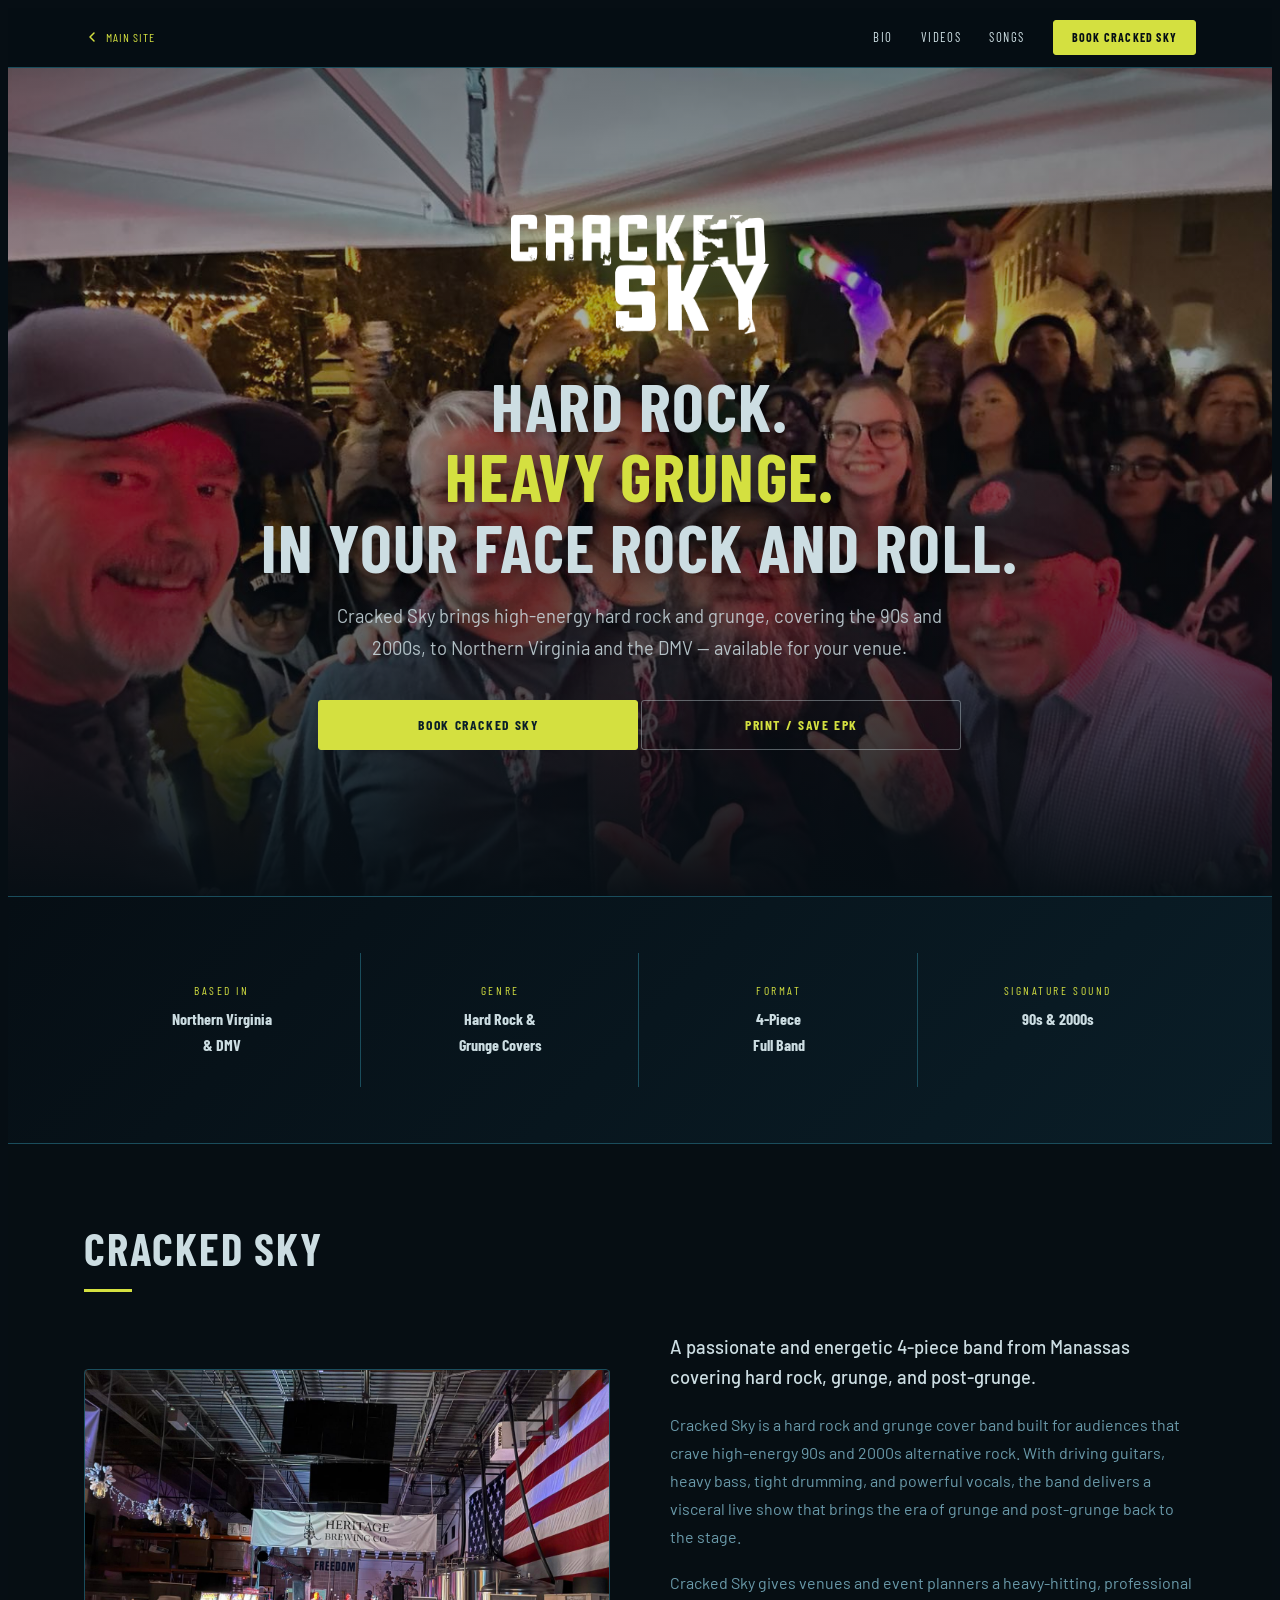
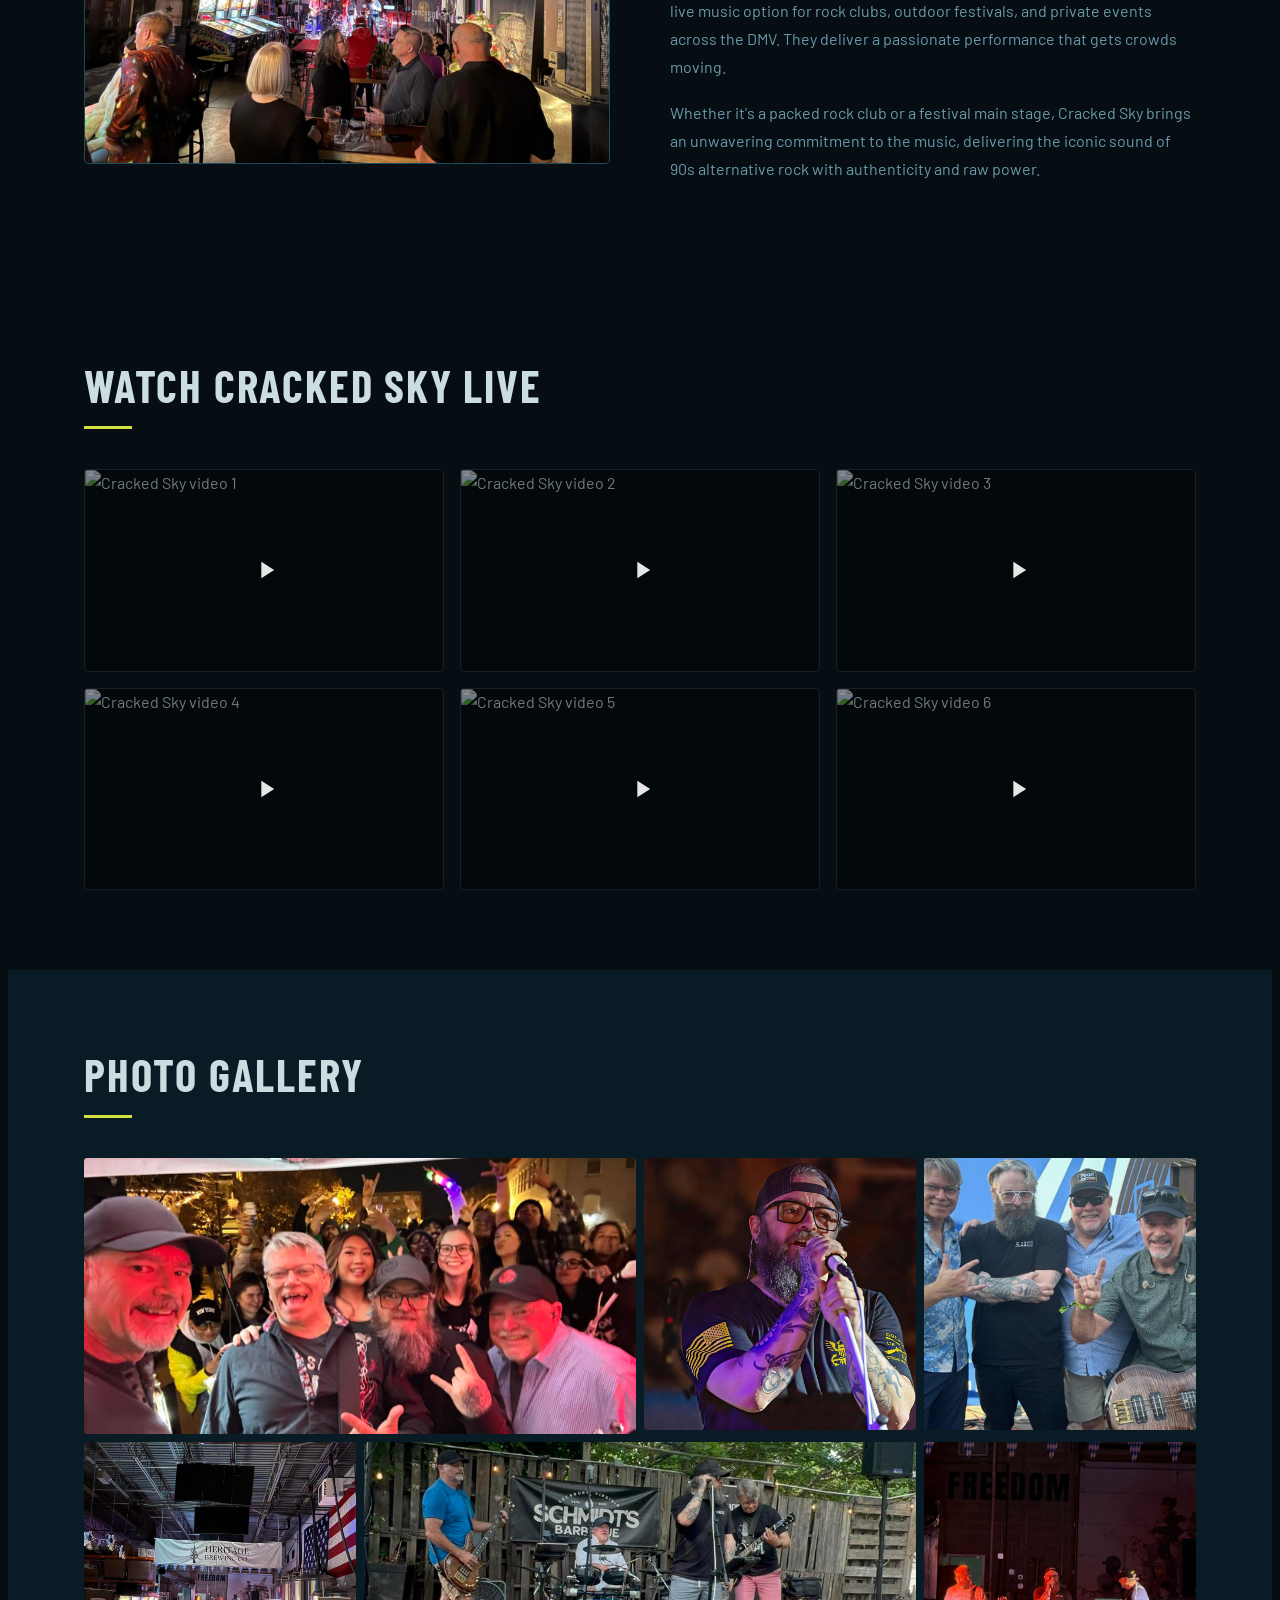
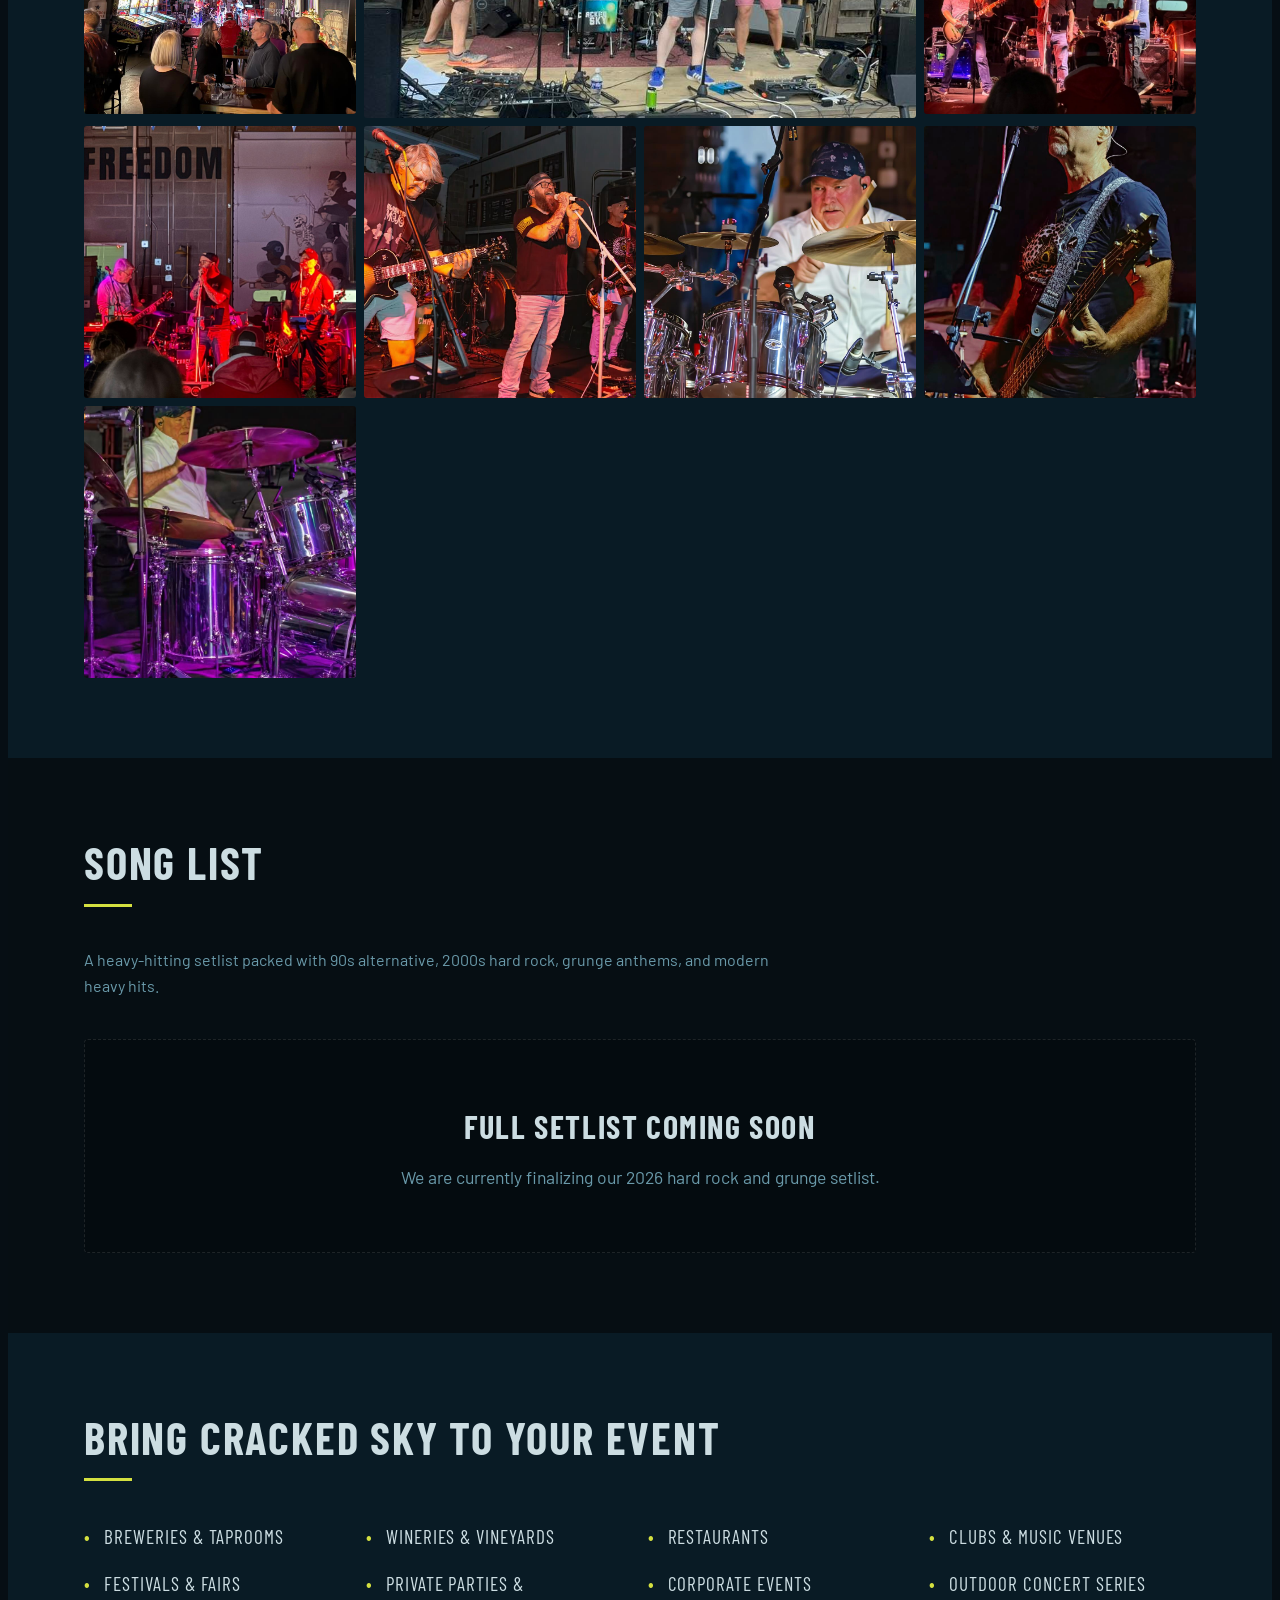
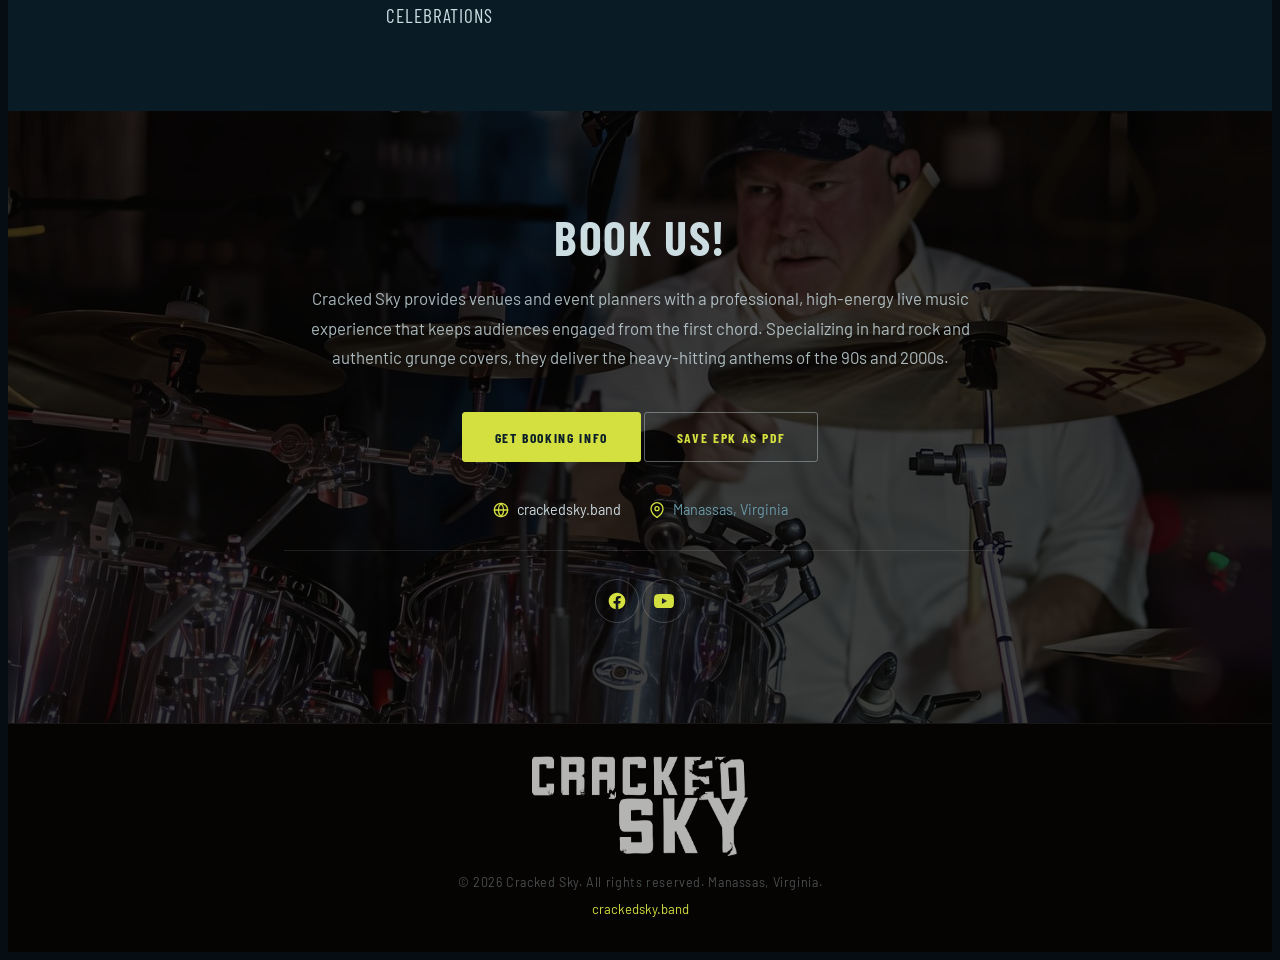
==== epk.html @ b01ff190 "content: fix duplicate photo gallery array and remove the 12th photo" ====
<!DOCTYPE html>
<html lang="en">
<head>
    <meta charset="UTF-8">
    <meta name="viewport" content="width=device-width, initial-scale=1.0">

    <script>
      window.dataLayer = window.dataLayer || [];
      function gtag(){dataLayer.push(arguments);}
      gtag('js', new Date());
      gtag('config', 'G-FGJPQJSWV5');
    </script>

    <title>Electronic Press Kit | Cracked Sky — Hard Rock & Grunge Band</title>
    <meta name="description" content="Official EPK for Cracked Sky. High-energy 4-piece hard rock and grunge band from Manassas, Virginia covering 90s and 2000s alternative, grunge, and post-grunge. Available for your venue across Northern Virginia and the DMV.">
    <meta name="robots" content="index, follow">
    <link rel="canonical" href="https://www.crackedsky.band/epk.html">

    <meta property="og:type" content="website">
    <meta property="og:url" content="https://www.crackedsky.band/epk.html">
    <meta property="og:title" content="Cracked Sky EPK — Book The DMV's Premier Grunge Cover Band">
    <meta property="og:description" content="Passionate, high-energy 4-piece hard rock and grunge band covering 90s and 2000s alternative. Live in the DMV.">
    <meta property="og:image" content="https://www.crackedsky.band/assets/img/CrackedSky001.jpg">

    <link rel="icon" type="image/x-icon" href="/favicon.ico">
    <link rel="icon" type="image/png" sizes="32x32" href="/favicon-32x32.png">
    <link rel="apple-touch-icon" sizes="180x180" href="/apple-touch-icon.png">

    <link rel="stylesheet" href="css/epk.css">

    <!-- Google Fonts -->
    <link rel="preconnect" href="https://fonts.googleapis.com">
    <link rel="preconnect" href="https://fonts.gstatic.com" crossorigin>
    <link href="https://fonts.googleapis.com/css2?family=Barlow+Condensed:wght@300;400;600;700;800;900&family=Barlow:wght@300;400;500&display=swap" rel="stylesheet">
</head>
<body class="epk-page">

<!-- ========== PRINT-ONLY HEADER ========== -->
<div class="epk-print-header print-only">
    <span class="epk-print-band">Cracked Sky — Electronic Press Kit</span>
    <div class="epk-print-contact">
        Booking: crackedskyband@gmail.com<br>
        crackedsky.band &nbsp;|&nbsp; Manassas, Virginia<br>
        Available for Live Bookings Across the DMV
    </div>
</div>

<!-- ========== NAV ========== -->
<nav class="epk-nav no-print" aria-label="EPK Navigation">
    <div class="epk-nav-inner">
        <a href="index.html" class="epk-nav-back" aria-label="Back to main site">
            <svg width="16" height="16" viewBox="0 0 16 16" fill="none" xmlns="http://www.w3.org/2000/svg">
                <path d="M10 12L6 8L10 4" stroke="currentColor" stroke-width="1.5" stroke-linecap="round" stroke-linejoin="round"/>
            </svg>
            MAIN SITE
        </a>
        <div class="epk-nav-links">
            <a href="#overview">BIO</a>
            <a href="#videos">VIDEOS</a>
            <a href="#songs">SONGS</a>
            <a href="#booking" class="epk-nav-cta">BOOK CRACKED SKY</a>
        </div>
        <button class="epk-hamburger" id="epk-hamburger" aria-label="Toggle menu" aria-expanded="false">
            <span class="epk-bar"></span>
            <span class="epk-bar"></span>
            <span class="epk-bar"></span>
        </button>
    </div>
</nav>

<!-- EPK Mobile Menu -->
<div class="epk-mobile-menu" id="epk-mobile-menu">
    <div class="epk-mobile-menu-links">
        <a href="#overview" class="epk-mobile-link">BIO</a>
        <a href="#videos" class="epk-mobile-link">VIDEOS</a>
        <a href="#songs" class="epk-mobile-link">SONGS</a>
        <a href="#booking" class="epk-mobile-link epk-mobile-cta">BOOK CRACKED SKY</a>
        <a href="index.html" class="epk-mobile-link epk-mobile-back">← MAIN SITE</a>
    </div>
</div>

<!-- ========== HERO ========== -->
<header class="epk-hero" id="hero">
    <div class="epk-hero-bg" role="presentation" aria-hidden="true"></div>
    <div class="epk-hero-overlay" aria-hidden="true"></div>
    <div class="epk-hero-content">
        <div class="epk-hero-logo">
            <img src="assets/img/cracked-sky-logo001.png" alt="Cracked Sky">
        </div>
        
        <h1 class="epk-hero-headline">
            Hard Rock.<br><em>Heavy Grunge.</em><br>In Your Face Rock and Roll.
        </h1>
        <p class="epk-hero-sub">
            Cracked Sky brings high-energy hard rock and grunge, covering the 90s and 2000s, to Northern Virginia and the DMV — available for your venue.
        </p>
        <div class="epk-hero-btns screen-only">
            <a href="#booking" class="epk-btn epk-btn-primary">
                Book Cracked Sky
            </a>
            <a href="#" class="epk-btn epk-btn-secondary" onclick="window.print(); return false;" aria-label="Print or save this EPK as PDF">
                Print / Save EPK
            </a>
        </div>
    </div>
</header>

<!-- ========== QUICK BOOKING SNAPSHOT ========== -->
<section class="epk-snapshot no-print" aria-label="Quick Booking Facts">
    <div class="epk-snapshot-grid epk-container">
        <div class="epk-snapshot-item avoid-break">
            <span class="epk-snapshot-label">Based In</span>
            <span class="epk-snapshot-value">Northern Virginia<br>&amp; DMV</span>
        </div>
        <div class="epk-snapshot-item avoid-break">
            <span class="epk-snapshot-label">Genre</span>
            <span class="epk-snapshot-value">Hard Rock &amp;<br>Grunge Covers</span>
        </div>
        <div class="epk-snapshot-item avoid-break">
            <span class="epk-snapshot-label">Format</span>
            <span class="epk-snapshot-value">4-Piece<br>Full Band</span>
        </div>
        <div class="epk-snapshot-item avoid-break">
            <span class="epk-snapshot-label">Signature Sound</span>
            <span class="epk-snapshot-value">90s &amp; 2000s</span>
        </div>
    </div>
</section>

<!-- ========== BAND OVERVIEW ========== -->
<section class="epk-section epk-section--dark" id="overview" aria-labelledby="overview-title">
    <div class="epk-container">
        <h2 class="epk-section-title" id="overview-title">Cracked Sky</h2>
        <div class="epk-divider"></div>
        <div class="epk-overview">
            <div class="epk-overview-img screen-only">
                <img src="assets/img/CrackedSky004.jpg" alt="Cracked Sky — full band photo" loading="lazy">
            </div>
            <div class="epk-overview-text">
                <p class="epk-lead">A passionate and energetic 4-piece band from Manassas covering hard rock, grunge, and post-grunge.</p>
                <p>Cracked Sky is a hard rock and grunge cover band built for audiences that crave high-energy 90s and 2000s alternative rock. With driving guitars, heavy bass, tight drumming, and powerful vocals, the band delivers a visceral live show that brings the era of grunge and post-grunge back to the stage.</p>
                <p>Cracked Sky gives venues and event planners a heavy-hitting, professional live music option for rock clubs, outdoor festivals, and private events across the DMV. They deliver a passionate performance that gets crowds moving.</p>
                <p>Whether it's a packed rock club or a festival main stage, Cracked Sky brings an unwavering commitment to the music, delivering the iconic sound of 90s alternative rock with authenticity and raw power.</p>
                
            </div>
        </div>
    </div>
</section>



<!-- ========== VIDEOS ========== -->
<section class="epk-section epk-section--dark" id="videos" aria-labelledby="videos-title">
    <div class="epk-container">
        <h2 class="epk-section-title" id="videos-title">Watch Cracked Sky Live</h2>
        <div class="epk-divider"></div>

        <!-- Video Grid -->
        <div class="epk-video-grid" id="epk-vid-grid" role="list" aria-label="Video thumbnails">
            <div class="epk-vid-thumb" data-video="U5FOWzkbjng" role="listitem" tabindex="0" aria-label="Video 1">
                <img src="https://img.youtube.com/vi/U5FOWzkbjng/hqdefault.jpg" alt="Cracked Sky video 1" loading="lazy">
                <div class="epk-vid-thumb-overlay" aria-hidden="true"><svg viewBox="0 0 24 24" fill="currentColor"><path d="M8 5v14l11-7z"/></svg></div>
            </div>
            <div class="epk-vid-thumb" data-video="dg0i3FQ6NLk" role="listitem" tabindex="0" aria-label="Video 2">
                <img src="https://img.youtube.com/vi/dg0i3FQ6NLk/hqdefault.jpg" alt="Cracked Sky video 2" loading="lazy">
                <div class="epk-vid-thumb-overlay" aria-hidden="true"><svg viewBox="0 0 24 24" fill="currentColor"><path d="M8 5v14l11-7z"/></svg></div>
            </div>
            <div class="epk-vid-thumb" data-video="QHU86OlK_J8" role="listitem" tabindex="0" aria-label="Video 3">
                <img src="https://img.youtube.com/vi/QHU86OlK_J8/hqdefault.jpg" alt="Cracked Sky video 3" loading="lazy">
                <div class="epk-vid-thumb-overlay" aria-hidden="true"><svg viewBox="0 0 24 24" fill="currentColor"><path d="M8 5v14l11-7z"/></svg></div>
            </div>
            <div class="epk-vid-thumb" data-video="7D-OY7v_jPg" role="listitem" tabindex="0" aria-label="Video 4">
                <img src="https://img.youtube.com/vi/7D-OY7v_jPg/hqdefault.jpg" alt="Cracked Sky video 4" loading="lazy">
                <div class="epk-vid-thumb-overlay" aria-hidden="true"><svg viewBox="0 0 24 24" fill="currentColor"><path d="M8 5v14l11-7z"/></svg></div>
            </div>
            <div class="epk-vid-thumb" data-video="xjAsiVeGWRo" role="listitem" tabindex="0" aria-label="Video 5">
                <img src="https://img.youtube.com/vi/xjAsiVeGWRo/hqdefault.jpg" alt="Cracked Sky video 5" loading="lazy">
                <div class="epk-vid-thumb-overlay" aria-hidden="true"><svg viewBox="0 0 24 24" fill="currentColor"><path d="M8 5v14l11-7z"/></svg></div>
            </div>
            <div class="epk-vid-thumb" data-video="h7qnDoqrkF8" role="listitem" tabindex="0" aria-label="Video 6">
                <img src="https://img.youtube.com/vi/h7qnDoqrkF8/hqdefault.jpg" alt="Cracked Sky video 6" loading="lazy">
                <div class="epk-vid-thumb-overlay" aria-hidden="true"><svg viewBox="0 0 24 24" fill="currentColor"><path d="M8 5v14l11-7z"/></svg></div>
            </div>
        </div>
    </div>
</section>

<!-- BOOKING FORM MODAL -->
<div class="epk-modal" id="epk-booking-modal" role="dialog" aria-modal="true" aria-labelledby="epk-modal-title">
    <div class="epk-modal-inner">
        <button class="epk-modal-close" id="epk-modal-close" aria-label="Close">&times;</button>
        <h2 class="epk-modal-title" id="epk-modal-title">Book Cracked Sky</h2>
        <p class="epk-modal-sub">Fill out the form below and we'll get back to you shortly.</p>

        <form class="epk-booking-form" id="epk-booking-form"
              action="https://formspree.io/f/mpqeavpy"
              method="POST">

            <!-- Honeypot anti-spam field — hidden from humans -->
            <input type="text" name="_gotcha" style="display:none" tabindex="-1" autocomplete="off">
            <input type="hidden" name="_subject" value="Cracked Sky Booking Inquiry">

            <div class="epk-form-row epk-form-row--2">
                <div class="epk-form-group">
                    <label for="epk-f-name">Your Name *</label>
                    <input type="text" id="epk-f-name" name="name" required placeholder="Jane Smith">
                </div>
                <div class="epk-form-group">
                    <label for="epk-f-org">Venue / Organization *</label>
                    <input type="text" id="epk-f-org" name="venue" required placeholder="The Rusty Nail Brewery">
                </div>
            </div>

            <div class="epk-form-row epk-form-row--2">
                <div class="epk-form-group">
                    <label for="epk-f-type">Event Type</label>
                    <select id="epk-f-type" name="event_type">
                        <option value="">Select one…</option>
                        <option>Brewery / Taproom</option>
                        <option>Winery</option>
                        <option>Restaurant</option>
                        <option>Club / Music Venue</option>
                        <option>Festival / Outdoor Stage</option>
                        <option>Private Party</option>
                        <option>Corporate Event</option>
                        <option>Community Event</option>
                        <option>Other</option>
                    </select>
                </div>
                
            </div>

            <div class="epk-form-row epk-form-row--2">
                <div class="epk-form-group">
                    <label for="epk-f-date">Event Date</label>
                    <input type="date" id="epk-f-date" name="event_date">
                </div>
                <div class="epk-form-group">
                    <label for="epk-f-email">Your Email *</label>
                    <input type="email" id="epk-f-email" name="email" required placeholder="you@example.com">
                </div>
            </div>

            <div class="epk-form-group">
                <label for="epk-f-message">Additional Details</label>
                <textarea id="epk-f-message" name="message" rows="4" placeholder="Expected attendance, location, load-in time, budget range, etc."></textarea>
            </div>

            <button type="submit" class="epk-btn epk-btn-primary epk-form-submit">Send Booking Inquiry</button>
        </form>

        <div class="epk-form-success" id="epk-form-success">
            <svg width="48" height="48" viewBox="0 0 24 24" fill="none" stroke="currentColor" stroke-width="1.5" stroke-linecap="round" stroke-linejoin="round"><circle cx="12" cy="12" r="10"/><polyline points="9 12 11 14 15 10"/></svg>
            <h3>Message Sent!</h3>
            <p>Thanks for reaching out. We'll be in touch soon.</p>
        </div>
    </div>
</div>

<!-- PHOTO LIGHTBOX -->
<div class="epk-photo-lightbox" id="epk-photo-lightbox" role="dialog" aria-modal="true" aria-label="Photo viewer">
    <button class="epk-plb-close" id="epk-plb-close" aria-label="Close photo">&times;</button>
    <button class="epk-plb-arrow epk-plb-prev" id="epk-plb-prev" aria-label="Previous photo">&#8249;</button>
    <button class="epk-plb-arrow epk-plb-next" id="epk-plb-next" aria-label="Next photo">&#8250;</button>
    <div class="epk-plb-track" id="epk-plb-track">
        <div class="epk-plb-slide"><img id="epk-plb-img" src="" alt=""></div>
    </div>
    <div class="epk-plb-counter" id="epk-plb-counter"></div>
</div>

<!-- VIDEO LIGHTBOX -->
<div class="epk-lightbox" id="epk-lightbox" role="dialog" aria-modal="true" aria-label="Video player">
    <button class="epk-lb-nav epk-lb-prev" id="epk-lb-prev" aria-label="Previous video">&#10094;</button>
    <button class="epk-lb-nav epk-lb-next" id="epk-lb-next" aria-label="Next video">&#10095;</button>
    <div class="epk-lightbox-inner">
        <button class="epk-lightbox-close" id="epk-lb-close" aria-label="Close video">&times;</button>
        <iframe id="epk-lb-iframe" src="about:blank" frameborder="0"
            allow="accelerometer; autoplay; clipboard-write; encrypted-media; gyroscope; picture-in-picture; web-share"
            referrerpolicy="strict-origin-when-cross-origin" allowfullscreen
            title="Cracked Sky video">
        </iframe>
    </div>
</div>

<!-- ========== PHOTOS ========== -->
<section class="epk-section epk-section--alt epk-section--photos screen-only" id="photos" aria-labelledby="photos-title">
    <div class="epk-container">
        <h2 class="epk-section-title" id="photos-title">Photo Gallery</h2>
        <div class="epk-divider"></div>
        <div class="epk-photo-grid" id="epk-photo-grid">
            <div class="epk-photo-item" data-index="0" tabindex="0" role="button" aria-label="View photo 1"><img src="assets/img/CrackedSky001.jpg" alt="Cracked Sky performing live" loading="lazy"><div class="epk-photo-item-overlay"></div></div>
            <div class="epk-photo-item" data-index="1" tabindex="0" role="button" aria-label="View photo 2"><img src="assets/img/CrackedSky002.jpg" alt="Cracked Sky live show" loading="lazy"><div class="epk-photo-item-overlay"></div></div>
            <div class="epk-photo-item" data-index="2" tabindex="0" role="button" aria-label="View photo 3"><img src="assets/img/CrackedSky003.jpg" alt="Cracked Sky on stage" loading="lazy"><div class="epk-photo-item-overlay"></div></div>
            <div class="epk-photo-item" data-index="3" tabindex="0" role="button" aria-label="View photo 4"><img src="assets/img/CrackedSky004.jpg" alt="Cracked Sky performance" loading="lazy"><div class="epk-photo-item-overlay"></div></div>
            <div class="epk-photo-item" data-index="4" tabindex="0" role="button" aria-label="View photo 5"><img src="assets/img/CrackedSky005.jpg" alt="Cracked Sky band photo" loading="lazy"><div class="epk-photo-item-overlay"></div></div>
            <div class="epk-photo-item" data-index="5" tabindex="0" role="button" aria-label="View photo 6"><img src="assets/img/CrackedSky006.jpg" alt="Cracked Sky live" loading="lazy"><div class="epk-photo-item-overlay"></div></div>
            <div class="epk-photo-item" data-index="6" tabindex="0" role="button" aria-label="View photo 7"><img src="assets/img/CrackedSky007.jpg" alt="Cracked Sky at venue" loading="lazy"><div class="epk-photo-item-overlay"></div></div>
            <div class="epk-photo-item" data-index="7" tabindex="0" role="button" aria-label="View photo 8"><img src="assets/img/CrackedSky008.jpg" alt="Cracked Sky crowd shot" loading="lazy"><div class="epk-photo-item-overlay"></div></div>
            <div class="epk-photo-item" data-index="8" tabindex="0" role="button" aria-label="View photo 9"><img src="assets/img/CrackedSky009.jpg" alt="Cracked Sky stage" loading="lazy"><div class="epk-photo-item-overlay"></div></div>
            <div class="epk-photo-item" data-index="9" tabindex="0" role="button" aria-label="View photo 10"><img src="assets/img/CrackedSky010.jpg" alt="Cracked Sky live performance" loading="lazy"><div class="epk-photo-item-overlay"></div></div>
            <div class="epk-photo-item" data-index="10" tabindex="0" role="button" aria-label="View photo 11"><img src="assets/img/CrackedSky011.jpg" alt="Cracked Sky show" loading="lazy"><div class="epk-photo-item-overlay"></div></div>
        </div>
    </div>
</section>

<!-- ========== SONG LIST ========== -->
<section class="epk-section epk-section--dark" id="songs" aria-labelledby="songs-title">
    <div class="epk-container">
        <h2 class="epk-section-title" id="songs-title">Song List</h2>
        <div class="epk-divider"></div>
        <p class="epk-songs-intro">
            A heavy-hitting setlist packed with 90s alternative, 2000s hard rock, grunge anthems, and modern heavy hits.
        </p>
        <div class="epk-songs-placeholder" style="text-align: center; padding: 60px 20px; background: rgba(0,0,0,0.2); border-radius: 4px; margin-top: 30px; border: 1px dashed rgba(255,255,255,0.1);">
            <h3 style="font-family: var(--font-head); font-size: 2rem; color: var(--epk-text); text-transform: uppercase; letter-spacing: 0.05em; margin-bottom: 10px;">Full Setlist Coming Soon</h3>
            <p style="color: var(--epk-muted); font-size: 1.1rem;">We are currently finalizing our 2026 hard rock and grunge setlist.</p>
        </div>
    </div>
</section>

<!-- ========== IDEAL FOR ========== -->
<section class="epk-section epk-section--alt" id="ideal" aria-labelledby="ideal-title">
    <div class="epk-container">
        
        <h2 class="epk-section-title" id="ideal-title">Bring Cracked Sky to Your Event</h2>
        <div class="epk-divider"></div>
        <ul class="epk-ideal-list avoid-break" style="list-style: none; padding: 0; margin: 20px 0 0 0; display: grid; grid-template-columns: repeat(auto-fit, minmax(250px, 1fr)); gap: 15px;">
            <li style="position: relative; padding-left: 20px; font-family: var(--font-head); font-size: 1.2rem; letter-spacing: 0.05em; color: var(--epk-text); text-transform: uppercase;">
                <span style="position: absolute; left: 0; color: var(--epk-accent);">&bull;</span> Breweries &amp; Taprooms
            </li>
            <li style="position: relative; padding-left: 20px; font-family: var(--font-head); font-size: 1.2rem; letter-spacing: 0.05em; color: var(--epk-text); text-transform: uppercase;">
                <span style="position: absolute; left: 0; color: var(--epk-accent);">&bull;</span> Wineries &amp; Vineyards
            </li>
            <li style="position: relative; padding-left: 20px; font-family: var(--font-head); font-size: 1.2rem; letter-spacing: 0.05em; color: var(--epk-text); text-transform: uppercase;">
                <span style="position: absolute; left: 0; color: var(--epk-accent);">&bull;</span> Restaurants
            </li>
            <li style="position: relative; padding-left: 20px; font-family: var(--font-head); font-size: 1.2rem; letter-spacing: 0.05em; color: var(--epk-text); text-transform: uppercase;">
                <span style="position: absolute; left: 0; color: var(--epk-accent);">&bull;</span> Clubs &amp; Music Venues
            </li>
            <li style="position: relative; padding-left: 20px; font-family: var(--font-head); font-size: 1.2rem; letter-spacing: 0.05em; color: var(--epk-text); text-transform: uppercase;">
                <span style="position: absolute; left: 0; color: var(--epk-accent);">&bull;</span> Festivals &amp; Fairs
            </li>
            <li style="position: relative; padding-left: 20px; font-family: var(--font-head); font-size: 1.2rem; letter-spacing: 0.05em; color: var(--epk-text); text-transform: uppercase;">
                <span style="position: absolute; left: 0; color: var(--epk-accent);">&bull;</span> Private Parties &amp; Celebrations
            </li>
            <li style="position: relative; padding-left: 20px; font-family: var(--font-head); font-size: 1.2rem; letter-spacing: 0.05em; color: var(--epk-text); text-transform: uppercase;">
                <span style="position: absolute; left: 0; color: var(--epk-accent);">&bull;</span> Corporate Events
            </li>
            <li style="position: relative; padding-left: 20px; font-family: var(--font-head); font-size: 1.2rem; letter-spacing: 0.05em; color: var(--epk-text); text-transform: uppercase;">
                <span style="position: absolute; left: 0; color: var(--epk-accent);">&bull;</span> Outdoor Concert Series
            </li>
        </ul>
    </div>
</section>

<!-- ========== BOOKING CTA ========== -->
<section class="epk-cta-section" id="booking" aria-labelledby="booking-title">
    <div class="epk-cta-bg" aria-hidden="true"></div>
    <div class="epk-cta-content">
        <h2 class="epk-cta-headline" id="booking-title">
            Book Us!
        </h2>
        <p class="epk-cta-body">
            Cracked Sky provides venues and event planners with a professional, high-energy live music experience that keeps audiences engaged from the first chord. Specializing in hard rock and authentic grunge covers, they deliver the heavy-hitting anthems of the 90s and 2000s.
        </p>
        <div class="epk-cta-btns screen-only">
            <a href="#" class="epk-btn epk-btn-primary" id="epk-booking-open">
                Get Booking Info
            </a>
            <a href="#" class="epk-btn epk-btn-secondary" onclick="window.print(); return false;">
                Save EPK as PDF
            </a>
        </div>
        <div class="epk-cta-contact">
            <div class="epk-cta-contact-item">
                <svg width="16" height="16" viewBox="0 0 24 24" fill="none" stroke="currentColor" stroke-width="2" stroke-linecap="round" stroke-linejoin="round"><circle cx="12" cy="12" r="10"/><path d="M2 12h20M12 2a15.3 15.3 0 014 10 15.3 15.3 0 01-4 10 15.3 15.3 0 01-4-10 15.3 15.3 0 014-10z"/></svg>
                <a href="https://www.crackedsky.band" target="_blank" rel="noopener noreferrer">crackedsky.band</a>
            </div>
            <div class="epk-cta-contact-item">
                <svg width="16" height="16" viewBox="0 0 24 24" fill="none" stroke="currentColor" stroke-width="2" stroke-linecap="round" stroke-linejoin="round"><path d="M21 10c0 7-9 13-9 13s-9-6-9-13a9 9 0 0118 0z"/><circle cx="12" cy="10" r="3"/></svg>
                <span>Manassas, Virginia</span>
            </div>
        </div>
        <div class="epk-cta-socials screen-only">
            <a href="https://www.facebook.com/CrackedSkyRockBand" target="_blank" rel="noopener noreferrer" class="epk-social-link" aria-label="Cracked Sky on Facebook">
                <svg width="20" height="20" viewBox="0 0 24 24" fill="currentColor"><path d="M22 12c0-5.523-4.477-10-10-10S2 6.477 2 12c0 4.991 3.657 9.128 8.438 9.878v-6.987h-2.54V12h2.54V9.797c0-2.506 1.492-3.89 3.777-3.89 1.094 0 2.238.195 2.238.195v2.46h-1.26c-1.243 0-1.63.771-1.63 1.562V12h2.773l-.443 2.89h-2.33v6.988C18.343 21.128 22 16.991 22 12z"/></svg>
            </a>
            <a href="https://www.youtube.com/@crackedskyband" target="_blank" rel="noopener noreferrer" class="epk-social-link" aria-label="Cracked Sky on YouTube">
                <svg width="20" height="20" viewBox="0 0 24 24" fill="currentColor"><path d="M23.498 6.186a3.016 3.016 0 0 0-2.122-2.136C19.505 3.545 12 3.545 12 3.545s-7.505 0-9.377.505A3.017 3.017 0 0 0 .502 6.186C0 8.07 0 12 0 12s0 3.93.502 5.814a3.016 3.016 0 0 0 2.122 2.136c1.871.505 9.376.505 9.376.505s7.505 0 9.377-.505a3.015 3.015 0 0 0 2.122-2.136C24 15.93 24 12 24 12s0-3.93-.502-5.814zM9.545 15.568V8.432L15.818 12l-6.273 3.568z"/></svg>
            </a>
        </div>
    </div>
</section>

<!-- ========== FOOTER ========== -->
<footer class="epk-footer" aria-label="EPK Footer">
    <div class="epk-container">
        <img src="assets/img/cracked-sky-logo001.png" alt="Cracked Sky" class="epk-footer-logo">
        <p class="epk-footer-copy">&copy; 2026 Cracked Sky. All rights reserved. Manassas, Virginia.</p>
        <a href="https://www.crackedsky.band" class="epk-footer-url">crackedsky.band</a>
    </div>
</footer>

<script>
(function() {
    // ---- Video Grid Lightbox Navigation ----
    const thumbs = Array.from(document.querySelectorAll('.epk-vid-thumb'));
    const lightbox = document.getElementById('epk-lightbox');
    const lbIframe = document.getElementById('epk-lb-iframe');
    const lbClose = document.getElementById('epk-lb-close');
    const lbPrev = document.getElementById('epk-lb-prev');
    const lbNext = document.getElementById('epk-lb-next');

    let currentVideoIndex = 0;

    function openVideoLightbox(index) {
        currentVideoIndex = index;
        const vid = thumbs[index].dataset.video;
        lbIframe.src = 'https://www.youtube.com/embed/' + vid + '?autoplay=1&rel=0';
        lightbox.classList.add('active');
        document.body.style.overflow = 'hidden';
        lbClose.focus();
    }

    thumbs.forEach(function(thumb, index) {
        thumb.addEventListener('click', function() {
            openVideoLightbox(index);
        });

        thumb.addEventListener('keydown', function(e) {
            if (e.key === 'Enter' || e.key === ' ') {
                e.preventDefault();
                openVideoLightbox(index);
            }
        });
    });

    lbPrev.addEventListener('click', function() {
        if (currentVideoIndex > 0) {
            openVideoLightbox(currentVideoIndex - 1);
        } else {
            openVideoLightbox(thumbs.length - 1); // loop
        }
    });

    lbNext.addEventListener('click', function() {
        if (currentVideoIndex < thumbs.length - 1) {
            openVideoLightbox(currentVideoIndex + 1);
        } else {
            openVideoLightbox(0); // loop
        }
    });

    // Close lightbox
    function closeLightbox() {
        lightbox.classList.remove('active');
        lbIframe.src = 'about:blank';
        document.body.style.overflow = '';
        featured.focus();
    }

    lbClose.addEventListener('click', closeLightbox);
    lightbox.addEventListener('click', function(e) {
        if (e.target === lightbox) closeLightbox();
    });
    document.addEventListener('keydown', function(e) {
        if (e.key === 'Escape' && lightbox.classList.contains('active')) closeLightbox();
    });
})();

// ---- EPK HAMBURGER ----
(function() {
    var btn   = document.getElementById('epk-hamburger');
    var menu  = document.getElementById('epk-mobile-menu');
    var links = menu.querySelectorAll('.epk-mobile-link');

    function openMenu() {
        btn.classList.add('active');
        menu.classList.add('active');
        document.body.style.overflow = 'hidden';
        btn.setAttribute('aria-expanded', 'true');
    }

    function closeMenu() {
        btn.classList.remove('active');
        menu.classList.remove('active');
        document.body.style.overflow = '';
        btn.setAttribute('aria-expanded', 'false');
    }

    btn.addEventListener('click', function() {
        menu.classList.contains('active') ? closeMenu() : openMenu();
    });

    links.forEach(function(link) {
        link.addEventListener('click', closeMenu);
    });

    document.addEventListener('keydown', function(e) {
        if (e.key === 'Escape' && menu.classList.contains('active')) closeMenu();
    });
})();

// ---- BOOKING MODAL ----
(function() {
    var modal     = document.getElementById('epk-booking-modal');
    var openBtn   = document.getElementById('epk-booking-open');
    var closeBtn  = document.getElementById('epk-modal-close');
    var form      = document.getElementById('epk-booking-form');
    var success   = document.getElementById('epk-form-success');

    function openModal(e) {
        e.preventDefault();
        modal.classList.add('active');
        document.body.style.overflow = 'hidden';
    }

    function closeModal() {
        modal.classList.remove('active');
        document.body.style.overflow = '';
    }

    if (openBtn)  openBtn.addEventListener('click', openModal);
    if (closeBtn) closeBtn.addEventListener('click', closeModal);

    modal.addEventListener('click', function(e) {
        if (e.target === modal) closeModal();
    });

    document.addEventListener('keydown', function(e) {
        if (e.key === 'Escape' && modal.classList.contains('active')) closeModal();
    });

    // Formspree AJAX submission
    if (form) {
        form.addEventListener('submit', function(e) {
            e.preventDefault();
            var data = new FormData(form);
            fetch(form.action, {
                method: 'POST',
                body: data,
                headers: { 'Accept': 'application/json' }
            })
            .then(function(res) {
                if (res.ok) {
                    form.style.display = 'none';
                    success.style.display = 'block';
                } else {
                    alert('Something went wrong. Please try again.');
                }
            })
            .catch(function() {
                alert('Something went wrong. Please try again.');
            });
        });
    }
})();

// ---- PHOTO LIGHTBOX ----
(function() {
    var photos = [
        { src: 'assets/img/CrackedSky001.jpg', alt: 'Cracked Sky performing live' },
        { src: 'assets/img/CrackedSky002.jpg', alt: 'Cracked Sky live show' },
        { src: 'assets/img/CrackedSky003.jpg', alt: 'Cracked Sky on stage' },
        { src: 'assets/img/CrackedSky004.jpg', alt: 'Cracked Sky performance' },
        { src: 'assets/img/CrackedSky005.jpg', alt: 'Cracked Sky band photo' },
        { src: 'assets/img/CrackedSky006.jpg', alt: 'Cracked Sky live' },
        { src: 'assets/img/CrackedSky007.jpg', alt: 'Cracked Sky at venue' },
        { src: 'assets/img/CrackedSky008.jpg', alt: 'Cracked Sky crowd shot' },
        { src: 'assets/img/CrackedSky009.jpg', alt: 'Cracked Sky stage' },
        { src: 'assets/img/CrackedSky010.jpg', alt: 'Cracked Sky live performance' },
        { src: 'assets/img/CrackedSky011.jpg', alt: 'Cracked Sky show' },
        { src: 'assets/img/CrackedSky012.jpg', alt: 'Cracked Sky band' }
    ];

    var lb        = document.getElementById('epk-photo-lightbox');
    var lbImg     = document.getElementById('epk-plb-img');
    var lbSlide   = lb.querySelector('.epk-plb-slide');
    var lbClose   = document.getElementById('epk-plb-close');
    var lbPrev    = document.getElementById('epk-plb-prev');
    var lbNext    = document.getElementById('epk-plb-next');
    var lbCounter = document.getElementById('epk-plb-counter');
    var current   = 0;

    function show(idx) {
        current = (idx + photos.length) % photos.length;
        lbImg.src = photos[current].src;
        lbImg.alt = photos[current].alt;
        lbCounter.textContent = (current + 1) + ' / ' + photos.length;
        lbSlide.style.transform = '';
        lbSlide.style.opacity = '1';
    }

    function open(idx) {
        show(idx);
        lb.classList.add('active');
        document.body.style.overflow = 'hidden';
    }

    function close() {
        lb.classList.remove('active');
        document.body.style.overflow = '';
        lbImg.src = '';
    }

    function prev() { show(current - 1); }
    function next() { show(current + 1); }

    // Grid click
    document.querySelectorAll('.epk-photo-item[data-index]').forEach(function(item) {
        item.addEventListener('click', function() { open(parseInt(this.dataset.index)); });
        item.addEventListener('keydown', function(e) {
            if (e.key === 'Enter' || e.key === ' ') { e.preventDefault(); open(parseInt(this.dataset.index)); }
        });
    });

    lbClose.addEventListener('click', close);
    lbPrev.addEventListener('click', prev);
    lbNext.addEventListener('click', next);

    lb.addEventListener('click', function(e) {
        if (e.target === lb) close();
    });

    document.addEventListener('keydown', function(e) {
        if (!lb.classList.contains('active')) return;
        if (e.key === 'Escape')     close();
        if (e.key === 'ArrowLeft')  prev();
        if (e.key === 'ArrowRight') next();
    });

    // Touch / swipe
    var touchStartX = 0;
    var touchStartY = 0;
    var dragging    = false;
    var SWIPE_MIN   = 50;

    lb.addEventListener('touchstart', function(e) {
        touchStartX = e.touches[0].clientX;
        touchStartY = e.touches[0].clientY;
        dragging = true;
    }, { passive: true });

    lb.addEventListener('touchmove', function(e) {
        if (!dragging) return;
        var dx = e.touches[0].clientX - touchStartX;
        var dy = e.touches[0].clientY - touchStartY;
        // If scrolling vertically more than horizontally, don't hijack
        if (Math.abs(dy) > Math.abs(dx)) return;
        lbSlide.style.transform = 'translateX(' + dx + 'px)';
        lbSlide.style.opacity   = String(1 - Math.min(Math.abs(dx) / 400, 0.4));
    }, { passive: true });

    lb.addEventListener('touchend', function(e) {
        if (!dragging) return;
        dragging = false;
        var dx = e.changedTouches[0].clientX - touchStartX;
        var dy = e.changedTouches[0].clientY - touchStartY;
        if (Math.abs(dy) > Math.abs(dx)) {
            lbSlide.style.transform = '';
            lbSlide.style.opacity   = '1';
            return;
        }
        if (dx < -SWIPE_MIN)      { next(); }
        else if (dx > SWIPE_MIN)  { prev(); }
        else {
            lbSlide.style.transform = '';
            lbSlide.style.opacity   = '1';
        }
    }, { passive: true });
})();
</script>

</body>
</html>
---- css/epk.css ----
/* =============================================
   CRACKED SKY — EPK Stylesheet
   Online + Print / PDF
   ============================================= */

/* ---- EPK-specific custom properties ---- */
:root {
    --epk-dark: #060e14;
    --epk-section: rgba(6,14,20,.88);
    --epk-section-alt: rgba(10,30,40,.86);
    --epk-accent: #d4e040;
    --epk-accent2: #3dcbd8;
    --epk-gold: #c8a830;
    --epk-text: #ccdde2;
    --epk-muted: #6a9aaa;
    --epk-border: #1a4d5c;
    --font-head: 'Barlow Condensed', sans-serif;
    --font-body: 'Barlow', sans-serif;
}

/* ---- Reset for EPK page ---- */
.epk-page * {
    box-sizing: border-box;
    margin: 0;
    padding: 0;
}

.epk-page {
    background: var(--epk-dark);
    color: var(--epk-text);
    font-family: var(--font-body);
    line-height: 1.65;
    -webkit-font-smoothing: antialiased;
}

.epk-page a {
    color: var(--epk-accent);
    text-decoration: none;
}

.epk-page a:hover {
    text-decoration: underline;
}

.epk-container {
    width: 100%;
    max-width: 1160px;
    margin: 0 auto;
    padding: 0 24px;
}

/* =============================================
   UTILITY
   ============================================= */
.epk-page .print-only { display: none; }
.epk-page .screen-only { display: block; }
.no-print { }
.page-break { }
.avoid-break { break-inside: avoid; page-break-inside: avoid; }

/* =============================================
   EPK NAV
   ============================================= */
.epk-nav {
    position: sticky;
    top: 0;
    z-index: 500;
    background: rgba(6,14,20,0.95);
    backdrop-filter: blur(12px);
    -webkit-backdrop-filter: blur(12px);
    border-bottom: 1px solid var(--epk-border);
    height: 60px;
    display: flex;
    align-items: center;
}

.epk-nav-inner {
    display: flex;
    align-items: center;
    justify-content: space-between;
    width: 100%;
    max-width: 1160px;
    margin: 0 auto;
    padding: 0 24px;
    position: relative;
}

.epk-nav-back {
    font-family: var(--font-head);
    font-size: 0.75rem;
    letter-spacing: 0.08em;
    color: var(--epk-muted);
    display: flex;
    align-items: center;
    gap: 6px;
    transition: color 0.2s;
}
.epk-nav-back:hover { color: var(--epk-text); text-decoration: none; }
.epk-nav-back svg { flex-shrink: 0; }

.epk-nav-logo {
    position: absolute;
    left: 50%;
    transform: translateX(-50%);
    display: flex;
    align-items: center;
}

.epk-nav-logo img {
    height: 36px;
    width: auto;
}

.epk-nav-links {
    display: flex;
    gap: 28px;
    align-items: center;
}

.epk-nav-links a {
    font-family: var(--font-head);
    font-size: 0.8rem;
    letter-spacing: 0.12em;
    color: var(--epk-text-dim);
    transition: color 0.2s;
}

.epk-nav-links a:hover {
    color: var(--epk-accent);
    text-decoration: none;
}

.epk-nav-links .epk-nav-cta {
    background: var(--epk-accent);
    color: var(--epk-dark);
    padding: 7px 18px;
    border-radius: 3px;
    font-weight: 700;
    font-size: 0.75rem;
    letter-spacing: 0.1em;
    border: 1.5px solid var(--epk-accent);
    transition: background 0.2s, color 0.2s, transform 0.15s;
}

.epk-nav-links .epk-nav-cta:hover {
    background: #fff;
    color: var(--epk-accent);
    transform: translateY(-1px);
    text-decoration: none;
}

/* =============================================
   HERO
   ============================================= */
.epk-hero {
    position: relative;
    min-height: 92vh;
    display: flex;
    align-items: center;
    justify-content: center;
    overflow: hidden;
    text-align: center;
}

.epk-hero-bg {
    position: absolute;
    inset: 0;
    background-image: url('../assets/img/CrackedSky001.jpg');
    background-size: cover;
    background-position: center top;
    transform: scale(1.04);
}

.epk-hero-overlay {
    position: absolute;
    inset: 0;
    background: linear-gradient(
        to bottom,
        rgba(6,14,20,0.55) 0%,
        rgba(6,14,20,0.35) 30%,
        rgba(6,14,20,0.65) 70%,
        rgba(6,14,20,0.98) 100%
    );
}

.epk-hero-content {
    position: relative;
    z-index: 2;
    padding: 40px 24px;
    max-width: 860px;
}

.epk-hero-logo {
    margin-bottom: 28px;
}

.epk-hero-logo img {
    height: 120px;
    width: auto;
    margin: 0 auto;
    filter: drop-shadow(0 2px 20px rgba(212,224,64,0.5));
}

.epk-hero-eyebrow {
    font-family: var(--font-head);
    font-size: 0.8rem;
    letter-spacing: 0.3em;
    color: var(--epk-accent);
    margin-bottom: 18px;
    text-transform: uppercase;
}

.epk-hero-headline {
    font-family: var(--font-head);
    font-size: clamp(2.4rem, 6vw, 4.2rem);
    font-weight: 700;
    line-height: 1.05;
    letter-spacing: 0.02em;
    text-transform: uppercase;
    margin-bottom: 20px;
    text-shadow: 0 2px 24px rgba(0,0,0,0.7);
}

.epk-hero-headline em {
    color: var(--epk-accent);
    font-style: normal;
}

.epk-hero-sub {
    font-size: clamp(0.95rem, 2vw, 1.15rem);
    color: rgba(204,221,226,0.85);
    max-width: 640px;
    margin: 0 auto 36px;
    line-height: 1.7;
}

.epk-hero-btns {
    display: flex;
    flex-direction: column;
    align-items: center;
    gap: 16px;
    justify-content: center;
    width: 100%;
}
.epk-hero-btns .epk-btn {
    width: 100%;
    max-width: 320px;
}

.epk-btn {
    display: inline-flex;
    align-items: center;
    justify-content: center;
    gap: 8px;
    font-family: var(--font-head);
    font-size: 0.85rem;
    letter-spacing: 0.12em;
    font-weight: 700;
    height: 50px;
    padding: 0 32px;
    border-radius: 3px;
    cursor: pointer;
    transition: all 0.2s;
    border: none;
    text-transform: uppercase;
    box-sizing: border-box;
    line-height: 1;
    -webkit-appearance: none;
    appearance: none;
}

.epk-btn-primary,
a.epk-btn-primary {
    background: var(--epk-accent);
    color: #0a1e28 !important;
    border: 1.5px solid var(--epk-accent);
}

.epk-btn-primary:hover,
a.epk-btn-primary:hover {
    background: #ffffff;
    color: #0a1e28 !important;
    transform: translateY(-2px);
    box-shadow: 0 8px 24px rgba(212,224,64,0.25);
    text-decoration: none;
}

.epk-btn-secondary {
    background: transparent;
    color: var(--epk-text);
    border: 1.5px solid rgba(204,221,226,0.4);
}

.epk-btn-secondary:hover {
    border-color: var(--epk-accent);
    color: var(--epk-accent);
    transform: translateY(-2px);
    text-decoration: none;
}

.epk-hero-scroll {
    position: absolute;
    bottom: 28px;
    left: 50%;
    transform: translateX(-50%);
    z-index: 2;
    display: flex;
    flex-direction: column;
    align-items: center;
    gap: 6px;
    opacity: 0.5;
    animation: epkScrollBounce 2.4s ease-in-out infinite;
}

.epk-hero-scroll span {
    font-family: var(--font-head);
    font-size: 0.65rem;
    letter-spacing: 0.25em;
}

@keyframes epkScrollBounce {
    0%, 100% { transform: translateX(-50%) translateY(0); }
    50% { transform: translateX(-50%) translateY(6px); }
}

/* =============================================
   SECTION BASE
   ============================================= */
.epk-section {
    padding: 80px 0;
}

.epk-section--alt {
    background: var(--epk-section-alt);
}

.epk-section--dark {
    background: var(--epk-section);
}

.epk-section-label {
    font-family: var(--font-head);
    font-size: 0.7rem;
    letter-spacing: 0.35em;
    color: var(--epk-accent);
    text-transform: uppercase;
    margin-bottom: 10px;
    display: block;
}

.epk-section-title {
    font-family: var(--font-head);
    font-size: clamp(1.9rem, 4vw, 2.8rem);
    font-weight: 700;
    letter-spacing: 0.04em;
    text-transform: uppercase;
    line-height: 1.1;
    margin-bottom: 16px;
}

.epk-section-sub {
    font-size: 1.05rem;
    color: var(--epk-muted);
    max-width: 600px;
    margin-bottom: 48px;
}

.epk-divider {
    width: 48px;
    height: 3px;
    background: var(--epk-accent);
    margin: 16px 0 40px;
}

.epk-divider--center {
    margin: 16px auto 40px;
}

/* =============================================
   QUICK SNAPSHOT
   ============================================= */
.epk-snapshot {
    background: linear-gradient(135deg, rgba(6,14,20,0.98) 0%, rgba(10,30,40,0.98) 100%);
    border-top: 1px solid var(--epk-border);
    border-bottom: 1px solid var(--epk-border);
    padding: 56px 0;
}

.epk-snapshot-grid {
    display: grid;
    grid-template-columns: repeat(auto-fit, minmax(200px, 1fr));
    gap: 2px;
}

.epk-snapshot-item {
    padding: 28px 24px;
    text-align: center;
    border-right: 1px solid var(--epk-border);
    position: relative;
}

.epk-snapshot-item:last-child {
    border-right: none;
}

.epk-snapshot-icon {
    font-size: 1.8rem;
    margin-bottom: 10px;
    display: block;
}

.epk-snapshot-label {
    font-family: var(--font-head);
    font-size: 0.72rem;
    letter-spacing: 0.22em;
    color: var(--epk-accent);
    text-transform: uppercase;
    margin-bottom: 6px;
    display: block;
}

.epk-snapshot-value {
    font-family: var(--font-head);
    font-size: 1rem;
    font-weight: 700;
    line-height: 1.3;
    color: var(--epk-text);
}

/* =============================================
   BAND OVERVIEW
   ============================================= */
.epk-overview {
    display: grid;
    grid-template-columns: 1fr 1fr;
    gap: 60px;
    align-items: center;
}

.epk-overview-img {
    position: relative;
    border-radius: 4px;
    overflow: hidden;
}

.epk-overview-img img {
    width: 100%;
    aspect-ratio: 4/3;
    object-fit: cover;
    display: block;
}

.epk-overview-img::after {
    content: '';
    position: absolute;
    inset: 0;
    border: 1.5px solid var(--epk-border);
    pointer-events: none;
    border-radius: 4px;
}

.epk-overview-text p {
    color: var(--epk-muted);
    margin-bottom: 18px;
    font-size: 1rem;
    line-height: 1.75;
}

.epk-overview-text p.epk-lead {
    font-size: 1.15rem;
    color: var(--epk-text);
    font-weight: 500;
    line-height: 1.65;
}

.epk-award-badge {
    display: inline-flex;
    align-items: center;
    gap: 10px;
    background: rgba(212,224,64,0.1);
    border: 1px solid var(--epk-border);
    border-radius: 4px;
    padding: 12px 18px;
    margin-top: 8px;
}

.epk-award-badge svg {
    flex-shrink: 0;
    color: var(--epk-gold);
}

.epk-award-badge span {
    font-size: 0.82rem;
    color: var(--epk-gold);
    font-weight: 600;
}

/* =============================================
   PERFORMANCE OPTIONS
   ============================================= */
.epk-options-grid {
    display: grid;
    grid-template-columns: 1fr 1fr;
    gap: 24px;
}

.epk-option-card {
    background: rgba(255,255,255,0.03);
    border: 1.5px solid var(--epk-border);
    border-radius: 6px;
    padding: 36px 32px;
    position: relative;
    overflow: hidden;
    transition: border-color 0.3s, transform 0.2s;
}

.epk-option-card:hover {
    border-color: rgba(212,224,64,0.55);
    transform: translateY(-3px);
}

.epk-option-card::before {
    content: '';
    position: absolute;
    top: 0;
    left: 0;
    right: 0;
    height: 3px;
    background: linear-gradient(90deg, var(--epk-accent), var(--epk-accent2));
}

.epk-option-card--featured::before {
    background: linear-gradient(90deg, #d4e040, #3dcbd8, #d4e040);
}

.epk-option-icon {
    font-size: 2.5rem;
    margin-bottom: 16px;
    display: block;
}

.epk-option-name {
    font-family: var(--font-head);
    font-size: 1.5rem;
    font-weight: 700;
    letter-spacing: 0.05em;
    text-transform: uppercase;
    margin-bottom: 10px;
    color: var(--epk-text);
}

.epk-option-tagline {
    font-size: 0.85rem;
    color: var(--epk-accent);
    font-weight: 600;
    margin-bottom: 14px;
    font-family: var(--font-head);
    letter-spacing: 0.1em;
    text-transform: uppercase;
}

.epk-option-desc {
    color: var(--epk-muted);
    font-size: 0.95rem;
    line-height: 1.7;
    margin-bottom: 20px;
}

.epk-option-list {
    list-style: none;
    display: flex;
    flex-direction: column;
    gap: 7px;
}

.epk-option-list li {
    font-size: 0.88rem;
    color: rgba(204,221,226,0.75);
    display: flex;
    align-items: center;
    gap: 9px;
}

.epk-option-list li::before {
    content: '';
    width: 5px;
    height: 5px;
    background: var(--epk-accent);
    border-radius: 50%;
    flex-shrink: 0;
}

/* =============================================
   VIDEOS
   ============================================= */
.epk-video-featured {
    position: relative;
    width: 100%;
    aspect-ratio: 16/9;
    background: #050301;
    border-radius: 6px;
    overflow: hidden;
    cursor: pointer;
    margin-bottom: 16px;
    border: 1.5px solid var(--epk-border);
}

.epk-video-featured img {
    width: 100%;
    height: 100%;
    object-fit: cover;
    transition: transform 0.4s;
}

.epk-video-featured:hover img {
    transform: scale(1.03);
}

.epk-video-featured-overlay {
    position: absolute;
    inset: 0;
    background: rgba(0,0,0,0.35);
    display: flex;
    align-items: center;
    justify-content: center;
    flex-direction: column;
    gap: 12px;
    transition: background 0.2s;
}

.epk-video-featured:hover .epk-video-featured-overlay {
    background: rgba(0,0,0,0.2);
}

.epk-play-btn {
    width: 72px;
    height: 72px;
    border-radius: 50%;
    background: rgba(212,224,64,0.9);
    border: 3px solid rgba(255,255,255,0.3);
    display: flex;
    align-items: center;
    justify-content: center;
    transition: transform 0.2s, background 0.2s;
}

.epk-video-featured:hover .epk-play-btn {
    transform: scale(1.1);
    background: var(--epk-accent);
}

.epk-play-btn svg {
    width: 28px;
    height: 28px;
    fill: white;
    margin-left: 4px;
}

.epk-video-grid {
    display: grid;
    grid-template-columns: repeat(3, 1fr);
    gap: 16px;
}

.epk-vid-thumb {
    position: relative;
    aspect-ratio: 16/9;
    border-radius: 4px;
    overflow: hidden;
    cursor: pointer;
    border: 1px solid rgba(255,255,255,0.07);
    transition: border-color 0.2s, transform 0.2s;
}

.epk-vid-thumb:hover {
    border-color: var(--epk-accent);
    transform: translateY(-2px);
}

.epk-vid-thumb.active {
    border-color: var(--epk-accent);
    box-shadow: 0 0 0 1px var(--epk-accent);
}

.epk-vid-thumb img {
    width: 100%;
    height: 100%;
    object-fit: cover;
}

.epk-vid-thumb-overlay {
    position: absolute;
    inset: 0;
    background: rgba(0,0,0,0.45);
    display: flex;
    align-items: center;
    justify-content: center;
    transition: background 0.2s;
}

.epk-vid-thumb:hover .epk-vid-thumb-overlay {
    background: rgba(0,0,0,0.25);
}

.epk-vid-thumb-overlay svg {
    width: 28px;
    height: 28px;
    fill: white;
    opacity: 0.9;
    margin-left: 3px;
}

/* BOOKING MODAL */
.epk-modal {
    display: none;
    position: fixed;
    inset: 0;
    background: rgba(0,0,0,0.85);
    z-index: 9500;
    align-items: center;
    justify-content: center;
    padding: 20px;
    overflow-y: auto;
}

.epk-modal.active {
    display: flex;
}

.epk-modal-inner {
    background: #0e2535;
    border: 1px solid var(--epk-border);
    border-radius: 8px;
    padding: 48px 44px;
    width: 100%;
    max-width: 640px;
    position: relative;
    margin: auto;
}

@media (max-width: 640px) {
    .epk-modal-inner { padding: 36px 24px; }
}

.epk-modal-close {
    position: absolute;
    top: 16px;
    right: 20px;
    background: none;
    border: none;
    color: var(--epk-muted);
    font-size: 2rem;
    line-height: 1;
    cursor: pointer;
    transition: color 0.2s;
}
.epk-modal-close:hover { color: var(--epk-text); }

.epk-modal-title {
    font-family: var(--font-head);
    font-size: 1.8rem;
    font-weight: 700;
    letter-spacing: 0.05em;
    text-transform: uppercase;
    color: var(--epk-text);
    margin-bottom: 6px;
}

.epk-modal-sub {
    font-size: 0.9rem;
    color: var(--epk-muted);
    margin-bottom: 28px;
}

.epk-form-row { display: flex; gap: 16px; }
.epk-form-row--2 > * { flex: 1; }
@media (max-width: 540px) {
    .epk-form-row { flex-direction: column; gap: 0; }
}

.epk-form-group {
    display: flex;
    flex-direction: column;
    margin-bottom: 16px;
}

.epk-form-group label {
    font-family: var(--font-head);
    font-size: 0.7rem;
    letter-spacing: 0.18em;
    text-transform: uppercase;
    color: var(--epk-accent);
    margin-bottom: 6px;
}

.epk-form-group input,
.epk-form-group select,
.epk-form-group textarea {
    background: rgba(255,255,255,0.05);
    border: 1px solid rgba(255,255,255,0.12);
    border-radius: 4px;
    color: var(--epk-text);
    font-family: var(--font-body);
    font-size: 0.9rem;
    padding: 10px 14px;
    outline: none;
    transition: border-color 0.2s;
    -webkit-appearance: none;
    appearance: none;
}

.epk-form-group input::placeholder,
.epk-form-group textarea::placeholder {
    color: rgba(204,221,226,0.25);
}

.epk-form-group input:focus,
.epk-form-group select:focus,
.epk-form-group textarea:focus {
    border-color: var(--epk-accent);
    background: rgba(255,255,255,0.07);
}

.epk-form-group select {
    cursor: pointer;
    background-image: url("data:image/svg+xml,%3Csvg xmlns='http://www.w3.org/2000/svg' width='12' height='8' viewBox='0 0 12 8'%3E%3Cpath d='M1 1l5 5 5-5' stroke='%23e67e22' stroke-width='1.5' fill='none' stroke-linecap='round'/%3E%3C/svg%3E");
    background-repeat: no-repeat;
    background-position: right 12px center;
    padding-right: 36px;
}

.epk-form-group select option {
    background: #0e2535;
    color: var(--epk-text);
}

.epk-form-group textarea { resize: vertical; min-height: 100px; }

.epk-form-submit {
    width: 100%;
    margin-top: 8px;
    justify-content: center;
}

.epk-form-success {
    display: none;
    text-align: center;
    padding: 40px 0 20px;
}

.epk-form-success svg {
    color: var(--epk-accent);
    margin: 0 auto 16px;
}

.epk-form-success h3 {
    font-family: var(--font-head);
    font-size: 1.4rem;
    letter-spacing: 0.06em;
    text-transform: uppercase;
    margin-bottom: 8px;
}

.epk-form-success p {
    color: var(--epk-muted);
    font-size: 0.95rem;
}

/* PHOTO LIGHTBOX */
.epk-photo-lightbox {
    display: none;
    position: fixed;
    inset: 0;
    background: rgba(0,0,0,0.97);
    z-index: 9100;
    flex-direction: column;
    align-items: center;
    justify-content: center;
    touch-action: pan-y;
}

.epk-photo-lightbox.active {
    display: flex;
}

.epk-plb-track {
    width: 100%;
    height: 100%;
    display: flex;
    align-items: center;
    justify-content: center;
    overflow: hidden;
    position: relative;
}

.epk-plb-slide {
    width: 100%;
    height: 100%;
    display: flex;
    align-items: center;
    justify-content: center;
    padding: 60px 80px;
    box-sizing: border-box;
    transition: transform 0.28s cubic-bezier(0.25,1,0.5,1), opacity 0.2s;
    will-change: transform;
}

@media (max-width: 640px) {
    .epk-plb-slide {
        padding: 56px 16px 72px;
    }
}

.epk-plb-slide img {
    max-width: 100%;
    max-height: 100%;
    object-fit: contain;
    border-radius: 3px;
    display: block;
    user-select: none;
    -webkit-user-drag: none;
    pointer-events: none;
}

.epk-plb-close {
    position: fixed;
    top: 16px;
    right: 20px;
    background: none;
    border: none;
    color: var(--epk-dark);
    font-size: 2.4rem;
    line-height: 1;
    cursor: pointer;
    opacity: 0.7;
    z-index: 9200;
    padding: 8px;
    transition: opacity 0.2s;
    -webkit-tap-highlight-color: transparent;
}
.epk-plb-close:hover { opacity: 1; }

.epk-plb-arrow {
    position: fixed;
    top: 50%;
    transform: translateY(-50%);
    background: rgba(255,255,255,0.08);
    border: none;
    color: var(--epk-dark);
    font-size: 2.8rem;
    line-height: 1;
    cursor: pointer;
    padding: 12px 18px;
    z-index: 9200;
    opacity: 0.6;
    transition: opacity 0.2s, background 0.2s;
    border-radius: 4px;
    -webkit-tap-highlight-color: transparent;
}
.epk-plb-arrow:hover { opacity: 1; background: rgba(255,255,255,0.15); }
.epk-plb-prev { left: 12px; }
.epk-plb-next { right: 12px; }

@media (max-width: 640px) {
    .epk-plb-arrow { display: none; }
}

.epk-plb-counter {
    position: fixed;
    bottom: 20px;
    left: 50%;
    transform: translateX(-50%);
    font-family: var(--font-head);
    font-size: 0.75rem;
    letter-spacing: 0.2em;
    color: rgba(255,255,255,0.45);
    z-index: 9200;
}

/* VIDEO LIGHTBOX */
.epk-lightbox {
    display: none;
    position: fixed;
    inset: 0;
    background: rgba(0,0,0,0.93);
    z-index: 9000;
    align-items: center;
    justify-content: center;
}

.epk-lightbox.active {
    display: flex;
}

.epk-lightbox-inner {
    position: relative;
    width: 90vw;
    max-width: 1000px;
    aspect-ratio: 16/9;
}

.epk-lightbox-inner iframe {
    width: 100%;
    height: 100%;
    border: none;
}

.epk-lightbox-close {
    position: absolute;
    top: -44px;
    right: 0;
    background: none;
    border: none;
    color: white;
    font-size: 2rem;
    cursor: pointer;
    opacity: 0.7;
    transition: opacity 0.2s;
    line-height: 1;
}

.epk-lightbox-close:hover { opacity: 1; }

/* =============================================
   PHOTO GRID
   ============================================= */
.epk-photo-grid {
    display: grid;
    grid-template-columns: repeat(4, 1fr);
    gap: 8px;
}

.epk-photo-grid .epk-photo-item {
    aspect-ratio: 1;
    overflow: hidden;
    border-radius: 3px;
    cursor: zoom-in;
    position: relative;
}

.epk-photo-grid .epk-photo-item:first-child,
.epk-photo-grid .epk-photo-item:nth-child(5) {
    grid-column: span 2;
    aspect-ratio: 2/1;
}

.epk-photo-item img {
    width: 100%;
    height: 100%;
    object-fit: cover;
    transition: transform 0.4s var(--ease-out, ease);
    display: block;
}

.epk-photo-item:hover img {
    transform: scale(1.05);
}

.epk-photo-item-overlay {
    position: absolute;
    inset: 0;
    background: rgba(212,224,64,0);
    transition: background 0.3s;
    display: flex;
    align-items: center;
    justify-content: center;
}

.epk-photo-item:hover .epk-photo-item-overlay {
    background: rgba(212,224,64,0.15);
}

/* =============================================
   SONG LIST
   ============================================= */
.epk-songs-intro {
    font-size: 1rem;
    color: var(--epk-muted);
    margin-bottom: 40px;
    max-width: 700px;
}

.epk-songs-grid {
    display: grid;
    grid-template-columns: repeat(auto-fill, minmax(320px, 1fr));
    gap: 32px;
}

.epk-song-category {
    break-inside: avoid;
    page-break-inside: avoid;
}

.epk-song-cat-title {
    font-family: var(--font-head);
    font-size: 0.75rem;
    letter-spacing: 0.22em;
    color: var(--epk-accent);
    text-transform: uppercase;
    margin-bottom: 14px;
    padding-bottom: 8px;
    border-bottom: 1px solid var(--epk-border);
}

.epk-song-list {
    list-style: none;
    display: flex;
    flex-direction: column;
    gap: 0;
}

.epk-song-list li {
    display: flex;
    justify-content: space-between;
    align-items: baseline;
    padding: 6px 0;
    border-bottom: 1px solid rgba(255,255,255,0.05);
    gap: 12px;
}

.epk-song-list li:last-child {
    border-bottom: none;
}

.epk-song-title {
    font-size: 0.88rem;
    color: var(--epk-text);
    font-weight: 500;
    flex-shrink: 0;
}

.epk-song-artist {
    font-size: 0.78rem;
    color: var(--epk-muted);
    text-align: right;
    min-width: 0;
    white-space: nowrap;
    overflow: hidden;
    text-overflow: ellipsis;
}

.epk-songs-note {
    margin-top: 36px;
    text-align: center;
    font-size: 0.88rem;
    color: var(--epk-muted);
    padding: 16px;
    background: rgba(255,255,255,0.03);
    border: 1px solid var(--epk-border);
    border-radius: 4px;
    max-width: 600px;
    margin-left: auto;
    margin-right: auto;
}

/* =============================================
   IDEAL FOR
   ============================================= */
.epk-ideal-grid {
    display: grid;
    grid-template-columns: repeat(auto-fill, minmax(160px, 1fr));
    gap: 16px;
}

.epk-ideal-card {
    background: rgba(255,255,255,0.03);
    border: 1px solid var(--epk-border);
    border-radius: 6px;
    padding: 24px 18px;
    text-align: center;
    transition: border-color 0.25s, background 0.25s, transform 0.2s;
}

.epk-ideal-card:hover {
    border-color: rgba(212,224,64,0.5);
    background: rgba(212,224,64,0.06);
    transform: translateY(-3px);
}

.epk-ideal-icon {
    font-size: 2rem;
    margin-bottom: 10px;
    display: block;
}

.epk-ideal-label {
    font-family: var(--font-head);
    font-size: 0.82rem;
    letter-spacing: 0.1em;
    text-transform: uppercase;
    color: var(--epk-text);
    line-height: 1.3;
}

/* =============================================
   BOOKING CTA
   ============================================= */
.epk-cta-section {
    position: relative;
    padding: 100px 0;
    overflow: hidden;
    text-align: center;
}

.epk-cta-bg {
    position: absolute;
    inset: 0;
    background-image: url('../assets/img/CrackedSky009.jpg');
    background-size: cover;
    background-position: center;
    filter: brightness(0.25) saturate(0.6);
}

.epk-cta-content {
    position: relative;
    z-index: 2;
    max-width: 760px;
    margin: 0 auto;
    padding: 0 24px;
}

.epk-cta-headline {
    font-family: var(--font-head);
    font-size: clamp(1.8rem, 4vw, 3rem);
    font-weight: 700;
    letter-spacing: 0.03em;
    text-transform: uppercase;
    line-height: 1.1;
    margin-bottom: 20px;
}

.epk-cta-headline em {
    color: var(--epk-accent);
    font-style: normal;
}

.epk-cta-body {
    font-size: 1.05rem;
    color: rgba(204,221,226,0.82);
    margin-bottom: 40px;
    line-height: 1.75;
}

.epk-cta-btns {
    display: flex;
    gap: 14px;
    justify-content: center;
    flex-wrap: wrap;
    margin-bottom: 36px;
}

.epk-cta-contact {
    display: flex;
    gap: 28px;
    justify-content: center;
    flex-wrap: wrap;
    align-items: center;
}

.epk-cta-contact-item {
    display: flex;
    align-items: center;
    gap: 8px;
    font-size: 0.9rem;
    color: var(--epk-muted);
}

.epk-cta-contact-item svg {
    color: var(--epk-accent);
    flex-shrink: 0;
}

.epk-cta-contact-item a {
    color: var(--epk-text);
    transition: color 0.2s;
}

.epk-cta-contact-item a:hover {
    color: var(--epk-accent);
    text-decoration: none;
}

.epk-cta-socials {
    display: block;
    text-align: center;
    width: 100%;
    margin-top: 28px;
    padding-top: 28px;
    border-top: 1px solid rgba(255,255,255,0.1);
}

.epk-social-link {
    display: inline-flex;
    align-items: center;
    justify-content: center;
    width: 44px;
    height: 44px;
    border-radius: 50%;
    border: 1.5px solid rgba(255,255,255,0.2);
    color: var(--epk-text-dim);
    transition: all 0.2s;
}

.epk-social-link:hover {
    border-color: var(--epk-accent);
    color: var(--epk-accent);
    text-decoration: none;
    transform: translateY(-2px);
}

/* =============================================
   EPK FOOTER
   ============================================= */
.epk-footer {
    background: #060402;
    border-top: 1px solid rgba(255,255,255,0.07);
    padding: 32px 0;
    text-align: center;
}

.epk-footer-logo {
    height: 100px;
    width: auto;
    margin: 0 auto 16px;
    opacity: 0.7;
    display: block;
}

.epk-footer-copy {
    font-size: 0.78rem;
    color: rgba(204,221,226,0.35);
    letter-spacing: 0.05em;
}

.epk-footer-url {
    font-size: 0.82rem;
    color: var(--epk-accent);
    margin-top: 6px;
    display: block;
}

/* =============================================
   RESPONSIVE
   ============================================= */
@media (max-width: 900px) {
    .epk-overview {
        grid-template-columns: 1fr;
        gap: 36px;
    }

    .epk-options-grid {
        grid-template-columns: 1fr;
    }

    .epk-video-grid {
        grid-template-columns: repeat(2, 1fr);
    }

    .epk-photo-grid {
        grid-template-columns: repeat(3, 1fr);
    }

    .epk-photo-grid .epk-photo-item:first-child,
    .epk-photo-grid .epk-photo-item:nth-child(5) {
        grid-column: span 2;
    }
}

/* ---- Hamburger ---- */
.epk-hamburger {
    display: none;
    flex-direction: column;
    justify-content: center;
    align-items: center;
    gap: 5px;
    width: 40px;
    height: 40px;
    background: none;
    border: none;
    cursor: pointer;
    padding: 4px;
    -webkit-tap-highlight-color: transparent;
    z-index: 600;
}

.epk-bar {
    display: block;
    width: 22px;
    height: 2px;
    background: var(--epk-text);
    border-radius: 2px;
    transition: transform 0.3s, opacity 0.3s;
}

.epk-hamburger.active .epk-bar:nth-child(1) { transform: translateY(7px) rotate(45deg); }
.epk-hamburger.active .epk-bar:nth-child(2) { opacity: 0; }
.epk-hamburger.active .epk-bar:nth-child(3) { transform: translateY(-7px) rotate(-45deg); }

/* ---- Mobile Menu Overlay ---- */
.epk-mobile-menu {
    display: none;
    position: fixed;
    inset: 0;
    background: rgba(6,14,20,0.97);
    z-index: 550;
    flex-direction: column;
    align-items: center;
    justify-content: center;
    padding: 40px 24px;
}

.epk-mobile-menu.active {
    display: flex;
}

.epk-mobile-menu-links {
    display: flex;
    flex-direction: column;
    align-items: center;
    gap: 8px;
    width: 100%;
}

.epk-mobile-link {
    font-family: var(--font-head);
    font-size: 2rem;
    font-weight: 700;
    letter-spacing: 0.12em;
    text-transform: uppercase;
    color: rgba(204,221,226,0.75);
    padding: 14px 0;
    width: 100%;
    text-align: center;
    border-bottom: 1px solid rgba(255,255,255,0.07);
    transition: color 0.2s;
    -webkit-tap-highlight-color: transparent;
}

.epk-mobile-link:hover,
.epk-mobile-link:active { color: var(--epk-text); text-decoration: none; }

.epk-mobile-cta {
    color: var(--epk-accent) !important;
    margin-top: 16px;
    border: 1.5px solid var(--epk-accent);
    border-radius: 4px;
    padding: 14px 32px;
    width: auto;
}

.epk-mobile-back {
    font-size: 0.85rem;
    color: var(--epk-muted) !important;
    margin-top: 20px;
    border-bottom: none;
    letter-spacing: 0.15em;
}

@media (max-width: 640px) {
    .epk-nav-links {
        display: none;
    }

    .epk-hamburger {
        display: flex;
    }

    .epk-hero-btns,
    .epk-cta-btns {
        flex-direction: column;
        align-items: center;
        gap: 16px;
        width: 100%;
        padding: 0 24px;
    }

    .epk-hero-btns .epk-btn,
    .epk-cta-btns .epk-btn {
        width: 100%;
        max-width: 320px;
    }

    .epk-section {
        padding: 56px 0;
    }

    .epk-snapshot-grid {
        grid-template-columns: repeat(2, 1fr);
    }

    .epk-snapshot-item {
        border-right: none;
        border-bottom: 1px solid var(--epk-border);
    }

    .epk-snapshot-item:nth-child(even) {
        border-left: 1px solid var(--epk-border);
    }

    .epk-video-grid {
        grid-template-columns: repeat(2, 1fr);
    }

    .epk-photo-grid {
        grid-template-columns: repeat(2, 1fr);
    }

    .epk-photo-grid .epk-photo-item:first-child,
    .epk-photo-grid .epk-photo-item:nth-child(5) {
        grid-column: span 2;
    }

    .epk-songs-grid {
        grid-template-columns: 1fr;
    }

    .epk-ideal-grid {
        grid-template-columns: repeat(3, 1fr);
    }
}

/* =============================================
   PRINT / PDF STYLES
   @page 8.5 x 11 inches
   ============================================= */
@media print {

    @page {
        size: 8.5in 11in;
        margin: 0.5in;
    }

    /* Typography */
    @import url("https://fonts.googleapis.com/css2?family=Outfit:wght@300;400;500;700;900&family=Oswald:wght@400;500;700&display=swap");

    * {
        -webkit-print-color-adjust: exact !important;
        print-color-adjust: exact !important;
        color-adjust: exact !important;
    }

    /* ---- Hide screen-only elements ---- */
    .epk-nav,
    .epk-hero-scroll,
    .epk-hero-btns,
    .epk-lightbox,
    .epk-video-featured,
    .epk-video-grid,
    .section--videos,
    .epk-cta-btns,
    .epk-cta-socials,
    .epk-footer,
    .screen-only,
    .no-print,
    button {
        display: none !important;
    }

    .print-only {
        display: block !important;
    }

    /* ---- Base ---- */
    body, .epk-page {
        background: #ffffff !important;
        color: #1a1a1a !important;
        font-family: 'Outfit', Arial, sans-serif;
        font-size: 9.5pt;
        line-height: 1.5;
    }

    a {
        color: #1a1a1a !important;
        text-decoration: none !important;
    }

    .epk-section,
    .epk-section--alt,
    .epk-section--dark {
        background: #ffffff !important;
        padding: 18pt 0 !important;
    }

    .epk-container {
        padding: 0 !important;
        max-width: 100% !important;
    }

    /* ---- Print Hero ---- */
    .epk-hero {
        min-height: auto !important;
        background: #fff !important;
        display: block !important;
        page-break-after: avoid;
    }

    .epk-hero-bg,
    .epk-hero-overlay {
        display: none !important;
    }

    .epk-hero-content {
        background: #fff !important;
        padding: 0 !important;
        max-width: 100%;
        text-align: left;
    }

    .epk-hero-logo {
        margin-bottom: 10pt;
    }

    .epk-hero-logo img {
        height: 90pt !important;
        filter: none !important;
    }

    .epk-hero-eyebrow {
        color: #1a4d5c !important;
        font-size: 7pt !important;
        letter-spacing: 0.2em;
        margin-bottom: 6pt;
    }

    .epk-hero-headline {
        font-size: 22pt !important;
        color: #1a1a1a !important;
        text-shadow: none !important;
        margin-bottom: 8pt !important;
    }

    .epk-hero-headline em {
        color: #1a4d5c !important;
    }

    .epk-hero-sub {
        font-size: 10pt !important;
        color: #444 !important;
        margin-bottom: 0 !important;
        max-width: 100%;
    }

    /* ---- Print header bar ---- */
    .epk-print-header {
        display: block !important;
        background: #0e2535 !important;
        color: #fff !important;
        padding: 12pt 14pt;
        margin-bottom: 16pt;
        display: flex;
        justify-content: space-between;
        align-items: center;
        page-break-inside: avoid;
    }

    .epk-print-header .epk-print-band {
        font-family: 'Oswald', Arial, sans-serif;
        font-size: 14pt;
        font-weight: 700;
        letter-spacing: 0.1em;
        text-transform: uppercase;
    }

    .epk-print-header .epk-print-contact {
        font-size: 11pt;
        color: rgba(255,255,255,0.9);
        text-align: right;
        line-height: 1.8;
    }

    /* ---- Snapshot print ---- */
    .epk-snapshot {
        background: #f2f6f8 !important;
        border: 1px solid #ddd !important;
        padding: 12pt 0 !important;
        break-inside: avoid;
        page-break-inside: avoid;
    }

    .epk-snapshot-grid {
        grid-template-columns: repeat(4, 1fr) !important;
        gap: 0 !important;
    }

    .epk-snapshot-item {
        padding: 10pt 12pt !important;
        border-right: 1px solid #ddd !important;
    }

    .epk-snapshot-icon { font-size: 1.2rem !important; }

    .epk-snapshot-label {
        font-size: 6pt !important;
        color: #1a4d5c !important;
        letter-spacing: 0.15em;
    }

    .epk-snapshot-value {
        font-size: 9pt !important;
        color: #1a1a1a !important;
    }

    /* ---- Overview print ---- */
    .epk-overview {
        grid-template-columns: 1fr !important;
        gap: 12pt !important;
    }

    .epk-overview-img {
        display: none !important;
    }

    .epk-overview-text p {
        color: #333 !important;
        font-size: 9.5pt !important;
    }

    .epk-overview-text p.epk-lead {
        color: #1a1a1a !important;
        font-size: 10.5pt !important;
    }

    .epk-award-badge {
        background: #f2f6f8 !important;
        border: 1px solid #9bb2b8 !important;
    }

    .epk-award-badge span {
        color: #1a4d5c !important;
        font-size: 8pt !important;
    }

    .epk-section-label {
        color: #1a4d5c !important;
        font-size: 6.5pt !important;
    }

    .epk-section-title {
        color: #1a1a1a !important;
        font-size: 14pt !important;
    }

    .epk-divider {
        background: #1a4d5c !important;
    }

    /* ---- Performance options print ---- */
    .epk-options-grid {
        grid-template-columns: 1fr 1fr !important;
        gap: 10pt !important;
        break-inside: avoid;
    }

    .epk-option-card {
        background: #f2f6f8 !important;
        border: 1px solid #ddd !important;
        padding: 14pt !important;
        break-inside: avoid;
    }

    .epk-option-card::before {
        background: #1a4d5c !important;
    }

    .epk-option-name {
        color: #1a1a1a !important;
        font-size: 11pt !important;
    }

    .epk-option-tagline {
        color: #1a4d5c !important;
        font-size: 7pt !important;
    }

    .epk-option-desc {
        color: #444 !important;
        font-size: 8.5pt !important;
    }

    .epk-option-list li {
        color: #333 !important;
        font-size: 8pt !important;
    }

    .epk-option-list li::before {
        background: #1a4d5c !important;
    }

    /* ---- Photo grid print ---- */
    .epk-photo-grid {
        grid-template-columns: repeat(4, 1fr) !important;
        gap: 4pt !important;
    }

    .epk-photo-grid .epk-photo-item {
        aspect-ratio: 1 !important;
    }

    .epk-photo-grid .epk-photo-item:first-child,
    .epk-photo-grid .epk-photo-item:nth-child(5) {
        grid-column: span 2 !important;
        aspect-ratio: 2/1 !important;
    }

    /* ---- Song list print ---- */
    .epk-songs-grid {
        grid-template-columns: repeat(3, 1fr) !important;
        gap: 12pt !important;
    }

    .epk-song-cat-title {
        color: #1a4d5c !important;
        font-size: 6.5pt !important;
        border-color: #ddd !important;
    }

    .epk-song-title {
        font-size: 7.5pt !important;
        color: #1a1a1a !important;
    }

    .epk-song-artist {
        font-size: 6.5pt !important;
        color: #666 !important;
    }

    .epk-song-list li {
        border-color: #eee !important;
        padding: 3pt 0 !important;
    }

    .epk-songs-note {
        border: 1px solid #ddd !important;
        background: #f5f5f5 !important;
        color: #555 !important;
        font-size: 8pt !important;
        padding: 8pt !important;
    }

    /* ---- Ideal For print ---- */
    .epk-ideal-grid {
        grid-template-columns: repeat(5, 1fr) !important;
        gap: 6pt !important;
    }

    .epk-ideal-card {
        background: #f2f6f8 !important;
        border: 1px solid #ddd !important;
        padding: 8pt !important;
        break-inside: avoid;
    }

    .epk-ideal-label {
        color: #1a1a1a !important;
        font-size: 7pt !important;
    }

    /* ---- Booking CTA print ---- */
    .epk-cta-section {
        background: #0e2535 !important;
        padding: 20pt 0 !important;
    }

    .epk-cta-bg { display: none !important; }

    .epk-cta-headline {
        color: #fff !important;
        font-size: 16pt !important;
    }

    .epk-cta-headline em {
        color: #2a8a9e !important;
    }

    .epk-cta-body {
        color: rgba(255,255,255,0.8) !important;
        font-size: 9pt !important;
        margin-bottom: 16pt !important;
    }

    .epk-cta-contact {
        flex-direction: row !important;
        gap: 20pt !important;
    }

    .epk-cta-contact-item {
        color: rgba(255,255,255,0.8) !important;
        font-size: 8.5pt !important;
    }

    .epk-cta-contact-item svg {
        color: #2a8a9e !important;
    }

    .epk-cta-contact-item a {
        color: #9bb2b8 !important;
    }

    /* ---- Page breaks ---- */
    .epk-snapshot { page-break-inside: avoid; }
    .epk-options-grid { page-break-inside: avoid; }
    .epk-song-category { page-break-inside: avoid; }
    .epk-ideal-grid { page-break-inside: avoid; }

    /* Suppress photos section on print — saves space */
    .epk-section--photos { display: none !important; }

    .epk-songs-intro { color: #444 !important; font-size: 8.5pt !important; }
}

.epk-lb-nav {
    position: absolute;
    top: 50%;
    transform: translateY(-50%);
    background: rgba(10,30,40,0.6);
    color: #fff;
    border: 1px solid var(--epk-border);
    font-size: 2rem;
    padding: 16px 12px;
    cursor: pointer;
    z-index: 2000;
    transition: all 0.2s;
    border-radius: 4px;
}
.epk-lb-nav:hover {
    background: var(--epk-accent);
    color: var(--epk-dark);
}
.epk-lb-prev { left: 20px; }
.epk-lb-next { right: 20px; }

@media (max-width: 768px) {
    .epk-lb-nav {
        font-size: 1.5rem;
        padding: 12px 8px;
    }
    .epk-lb-prev { left: 10px; }
    .epk-lb-next { right: 10px; }
    .epk-video-grid {
        grid-template-columns: repeat(2, 1fr);
    }
}
@media (max-width: 480px) {
    .epk-video-grid {
        grid-template-columns: 1fr;
    }
}
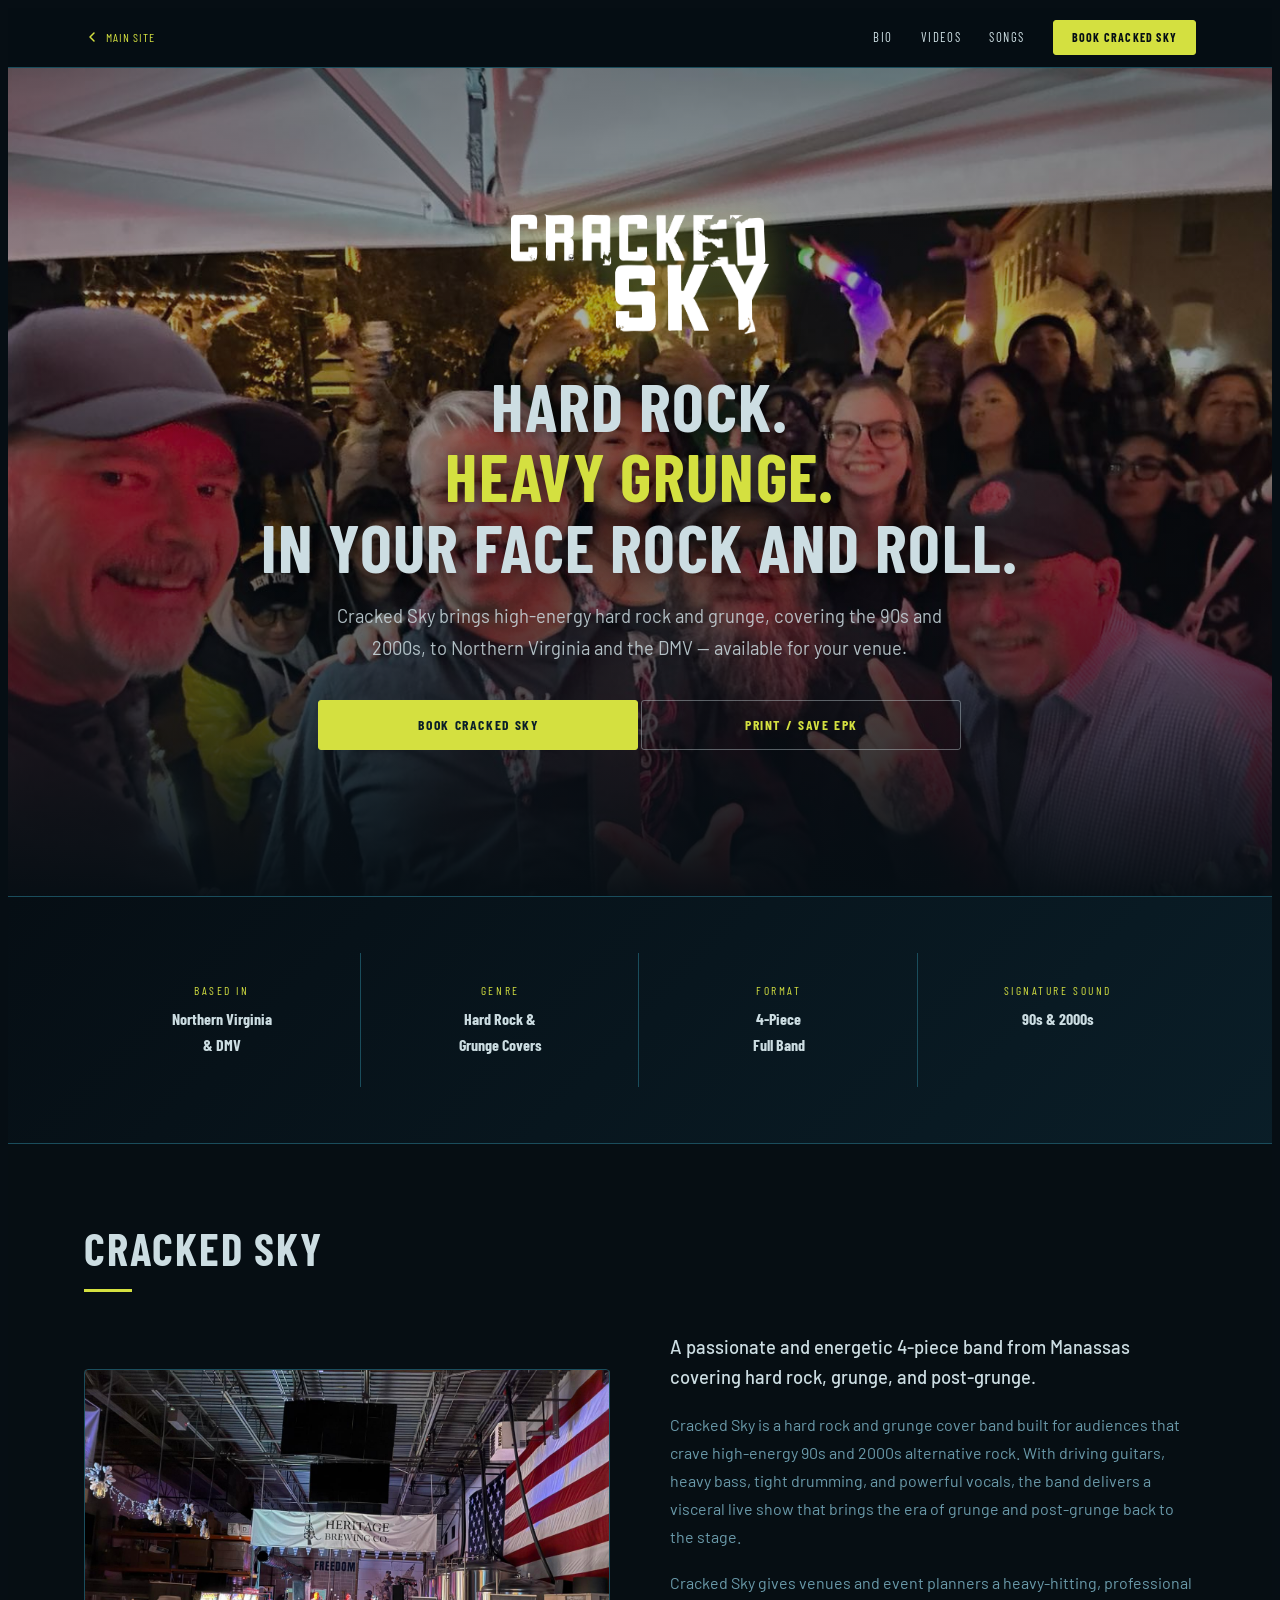
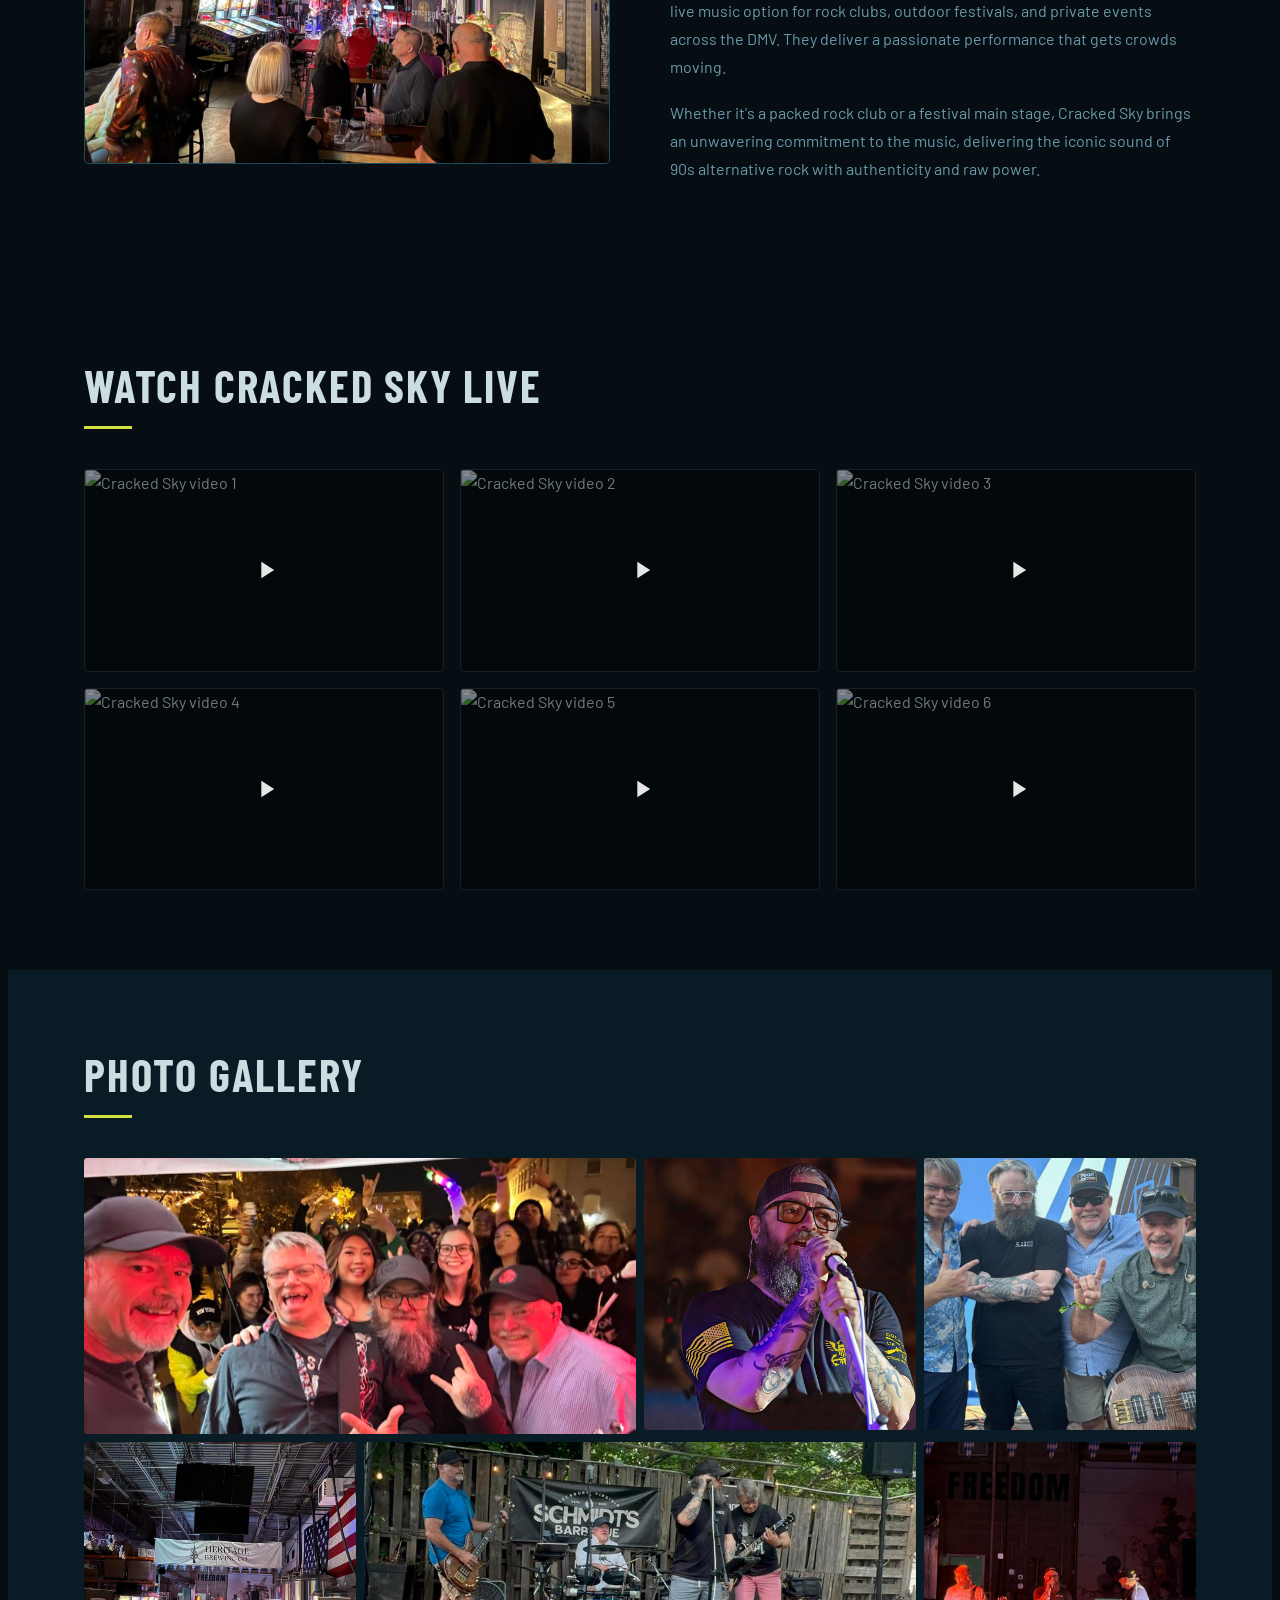
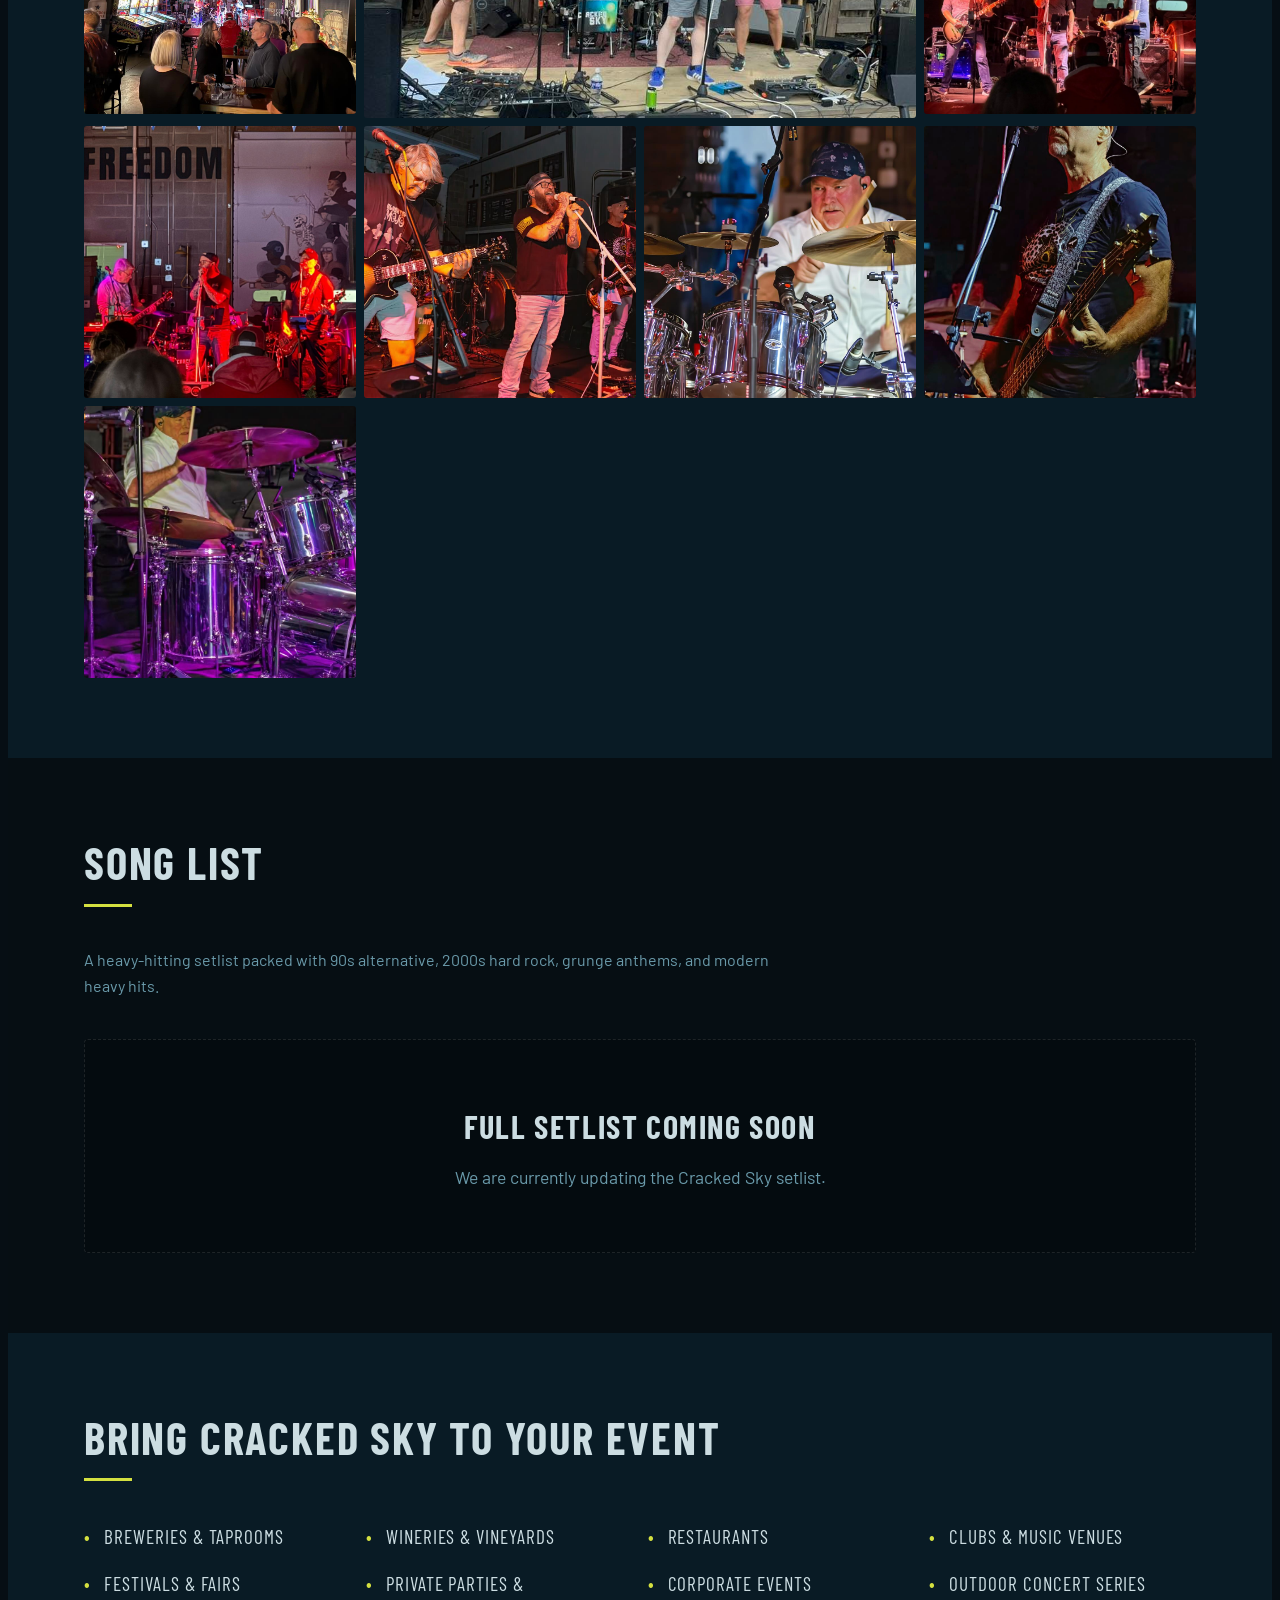
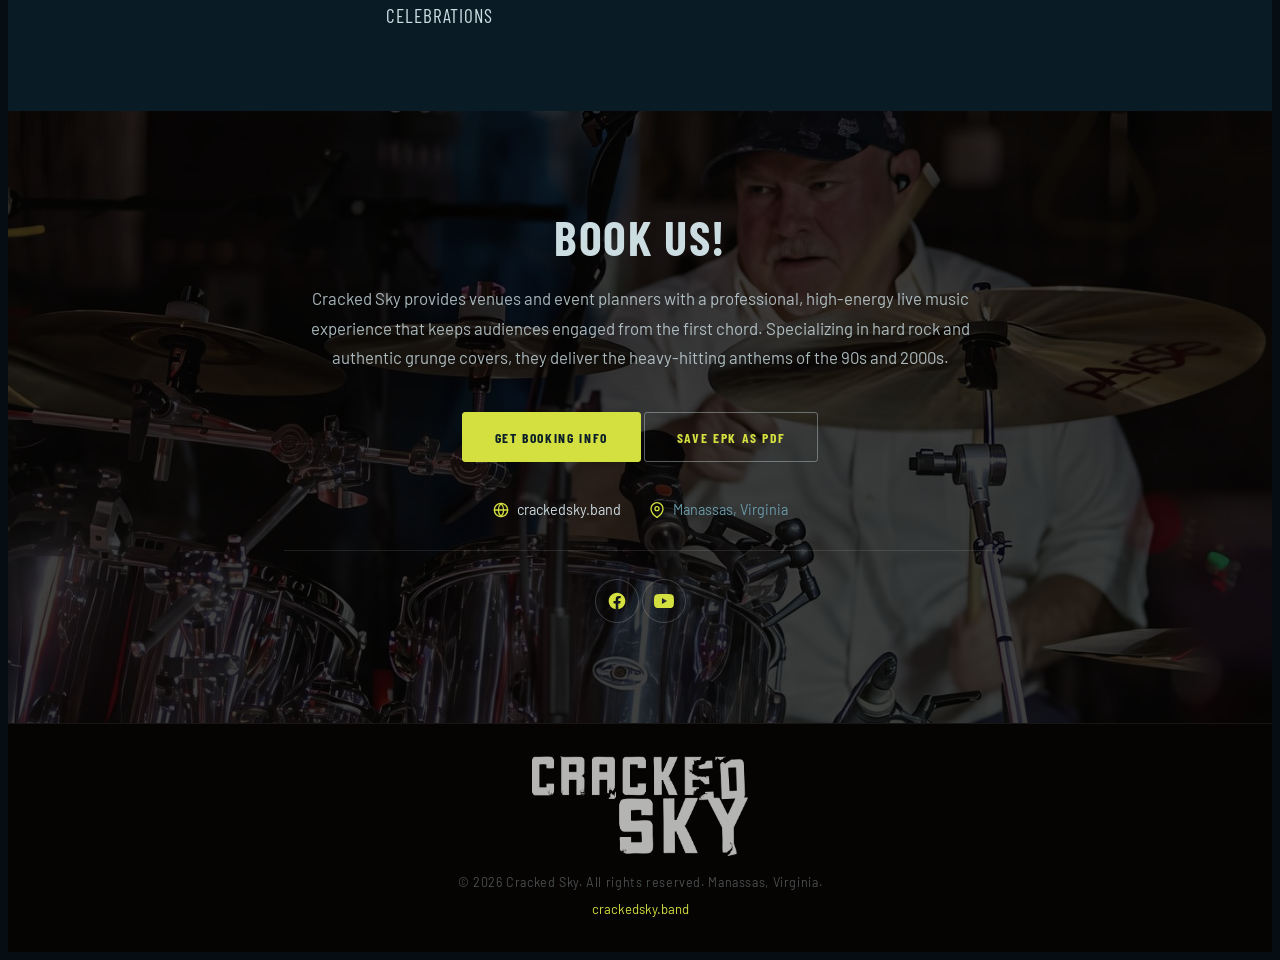
==== commit b0206b51: "content: update setlist placeholder text" ====
--- a/epk.html
+++ b/epk.html
@@ -150,7 +150,7 @@
 
 
 <!-- ========== VIDEOS ========== -->
-<section class="epk-section epk-section--dark" id="videos" aria-labelledby="videos-title">
+<section class="epk-section epk-section--dark no-print" id="videos" aria-labelledby="videos-title">
     <div class="epk-container">
         <h2 class="epk-section-title" id="videos-title">Watch Cracked Sky Live</h2>
         <div class="epk-divider"></div>
@@ -313,7 +313,7 @@
         </p>
         <div class="epk-songs-placeholder" style="text-align: center; padding: 60px 20px; background: rgba(0,0,0,0.2); border-radius: 4px; margin-top: 30px; border: 1px dashed rgba(255,255,255,0.1);">
             <h3 style="font-family: var(--font-head); font-size: 2rem; color: var(--epk-text); text-transform: uppercase; letter-spacing: 0.05em; margin-bottom: 10px;">Full Setlist Coming Soon</h3>
-            <p style="color: var(--epk-muted); font-size: 1.1rem;">We are currently finalizing our 2026 hard rock and grunge setlist.</p>
+            <p style="color: var(--epk-muted); font-size: 1.1rem;">We are currently updating the Cracked Sky setlist.</p>
         </div>
     </div>
 </section>
--- a/css/epk.css
+++ b/css/epk.css
@@ -1539,6 +1539,15 @@
         color-adjust: exact !important;
     }
 
+    
+    /* Make ideal event bullets dark in print */
+    .epk-ideal-list li {
+        color: #1a1a1a !important;
+    }
+    .epk-ideal-list li span {
+        color: #1a4d5c !important; /* Dark teal instead of bright yellow for better print contrast */
+    }
+
     /* ---- Hide screen-only elements ---- */
     .epk-nav,
     .epk-hero-scroll,
@@ -1546,6 +1555,7 @@
     .epk-lightbox,
     .epk-video-featured,
     .epk-video-grid,
+    #videos,
     .section--videos,
     .epk-cta-btns,
     .epk-cta-socials,
@@ -1607,12 +1617,18 @@
     }
 
     .epk-hero-logo {
-        margin-bottom: 10pt;
+        background: #0e2535 !important;
+        padding: 24pt !important;
+        margin-bottom: 20pt !important;
+        text-align: center;
+        border-bottom: 4px solid var(--epk-accent);
     }
 
     .epk-hero-logo img {
-        height: 90pt !important;
+        height: 100pt !important;
         filter: none !important;
+        margin: 0 auto;
+        display: block;
     }
 
     .epk-hero-eyebrow {
@@ -1646,7 +1662,7 @@
         background: #0e2535 !important;
         color: #fff !important;
         padding: 12pt 14pt;
-        margin-bottom: 16pt;
+        margin-bottom: 0 !important;
         display: flex;
         justify-content: space-between;
         align-items: center;
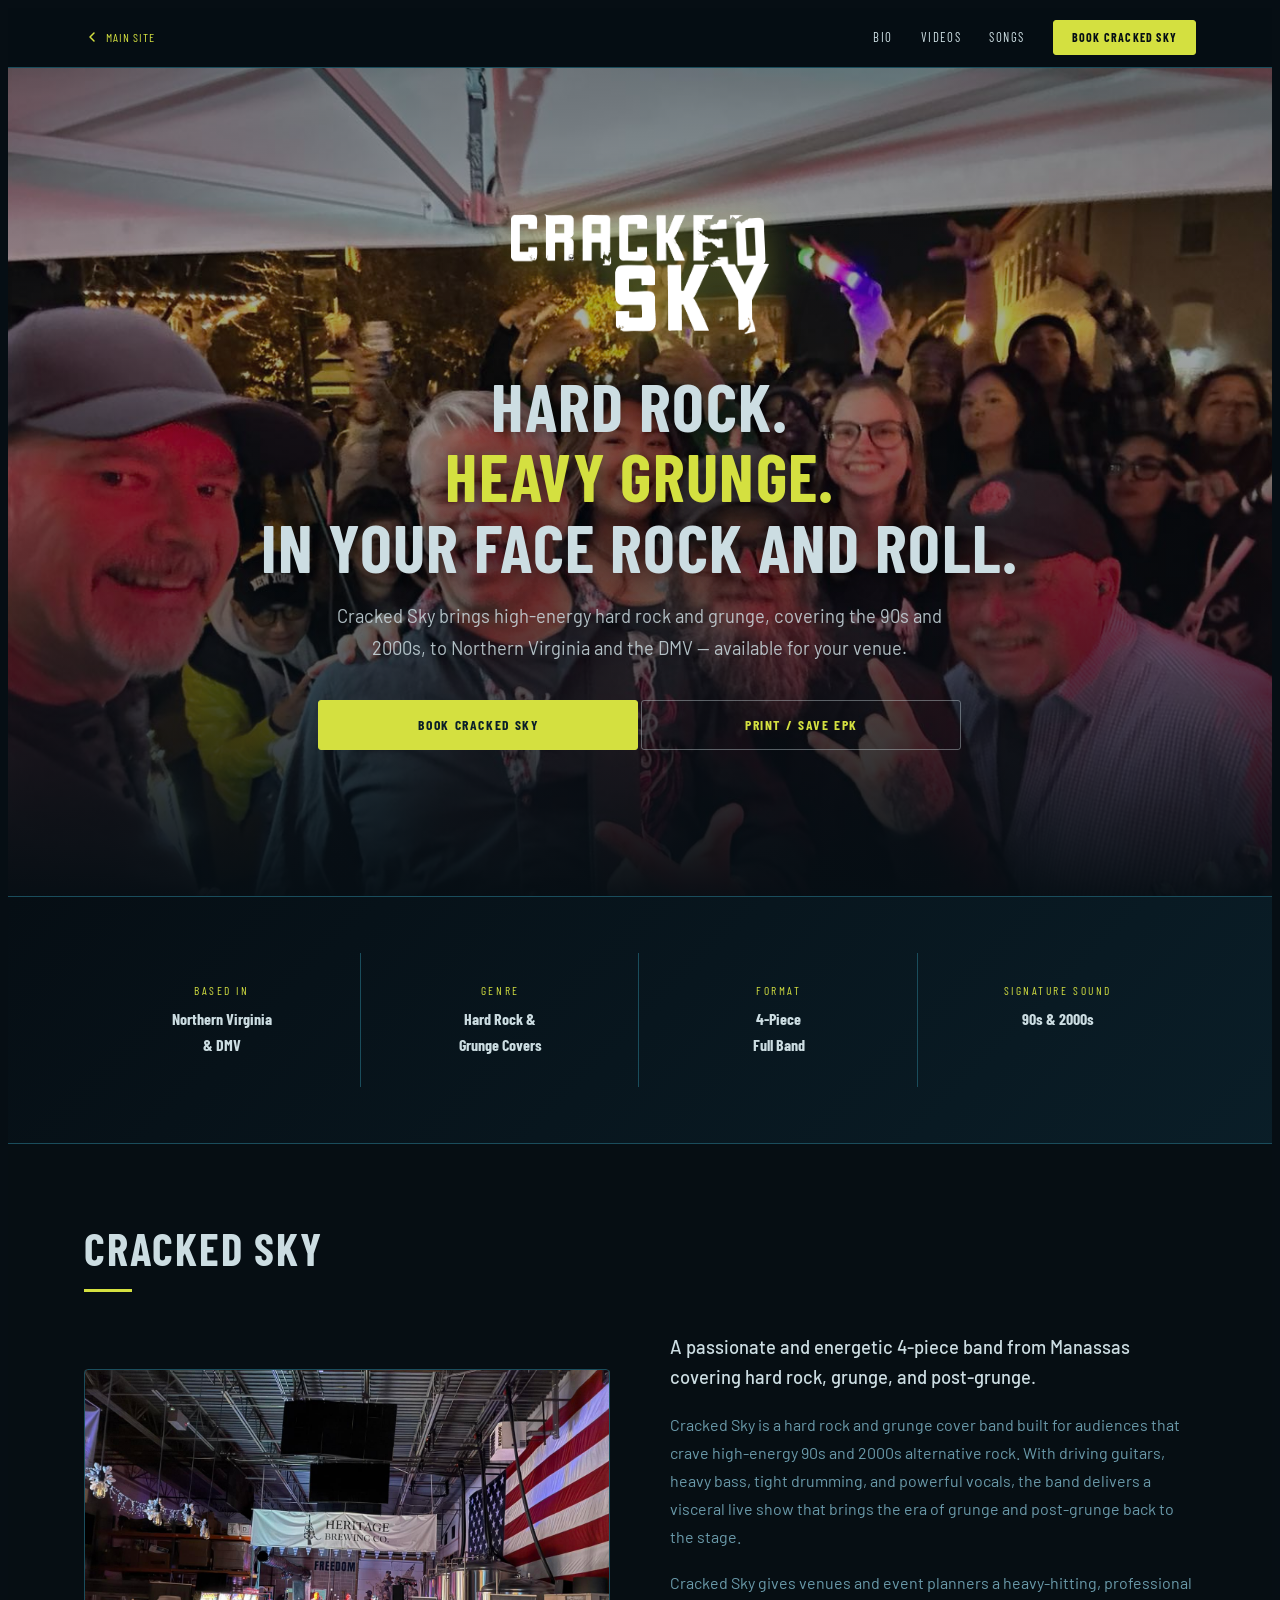
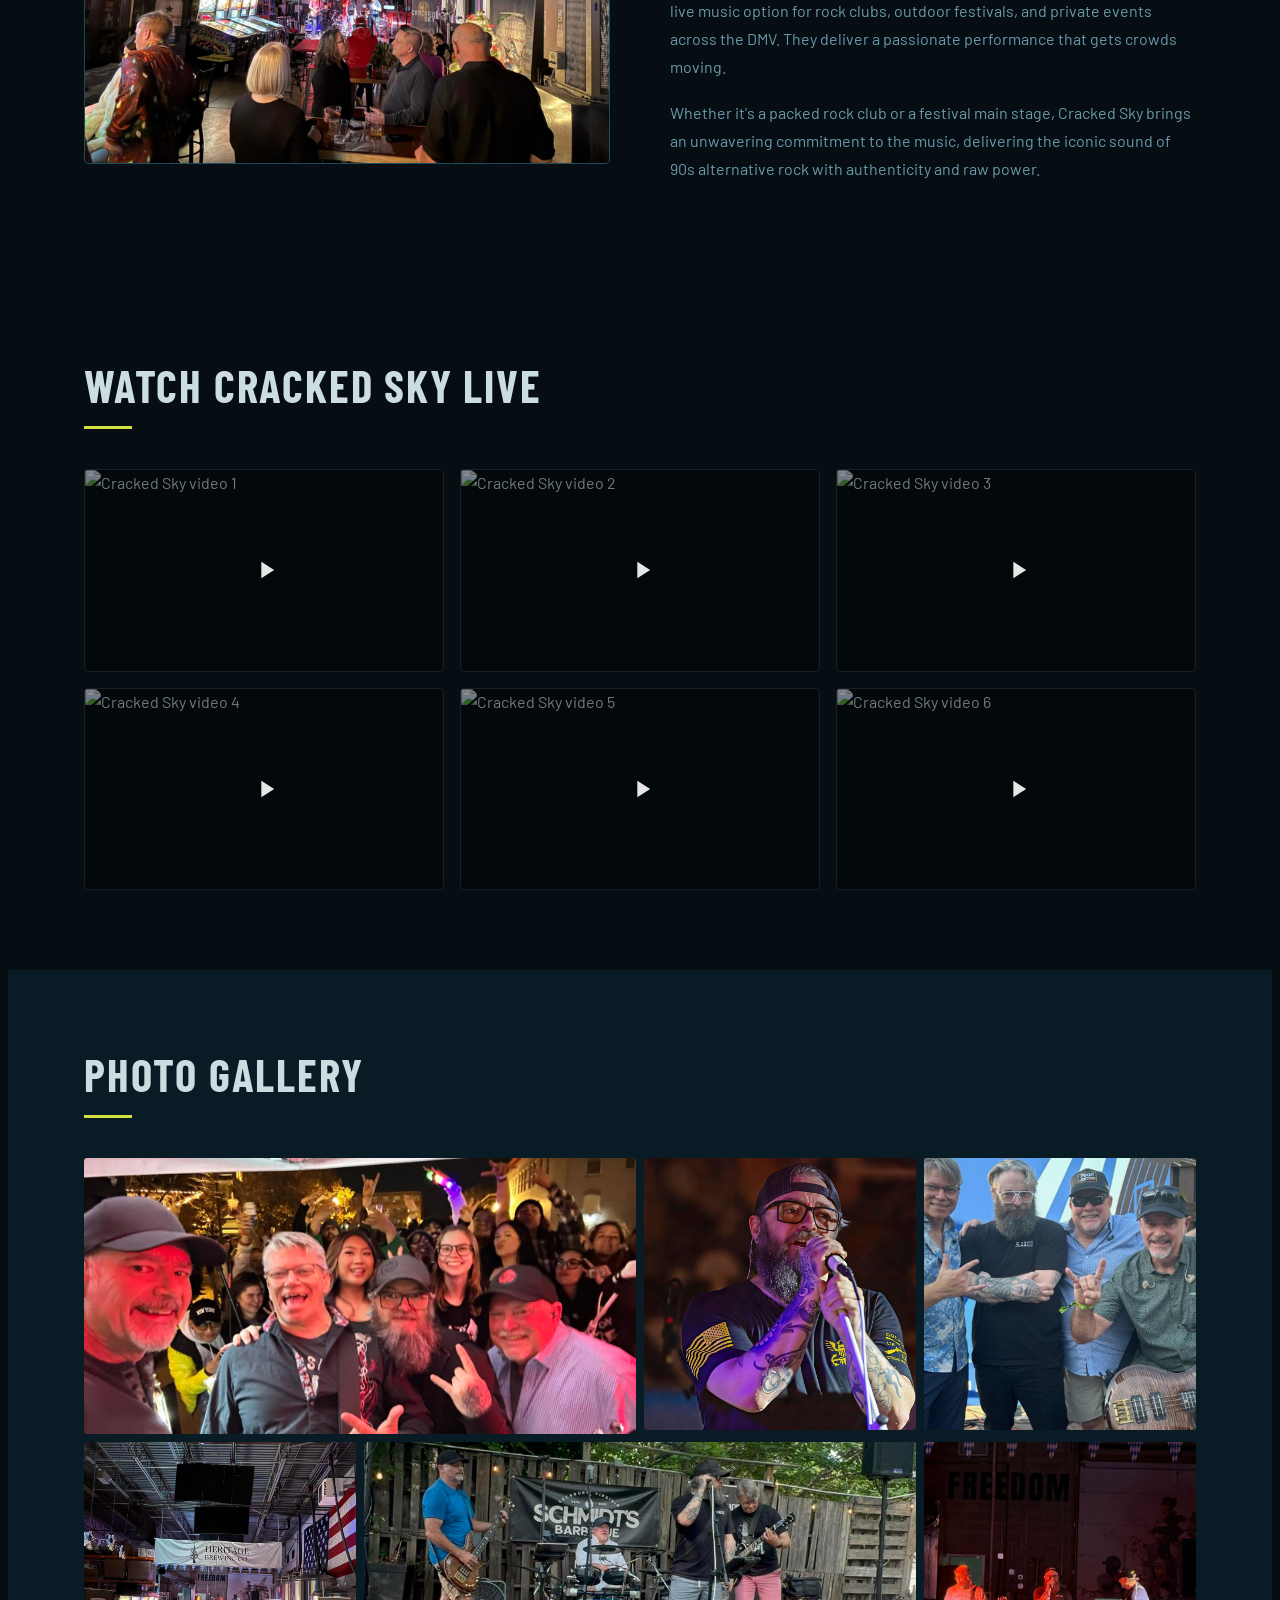
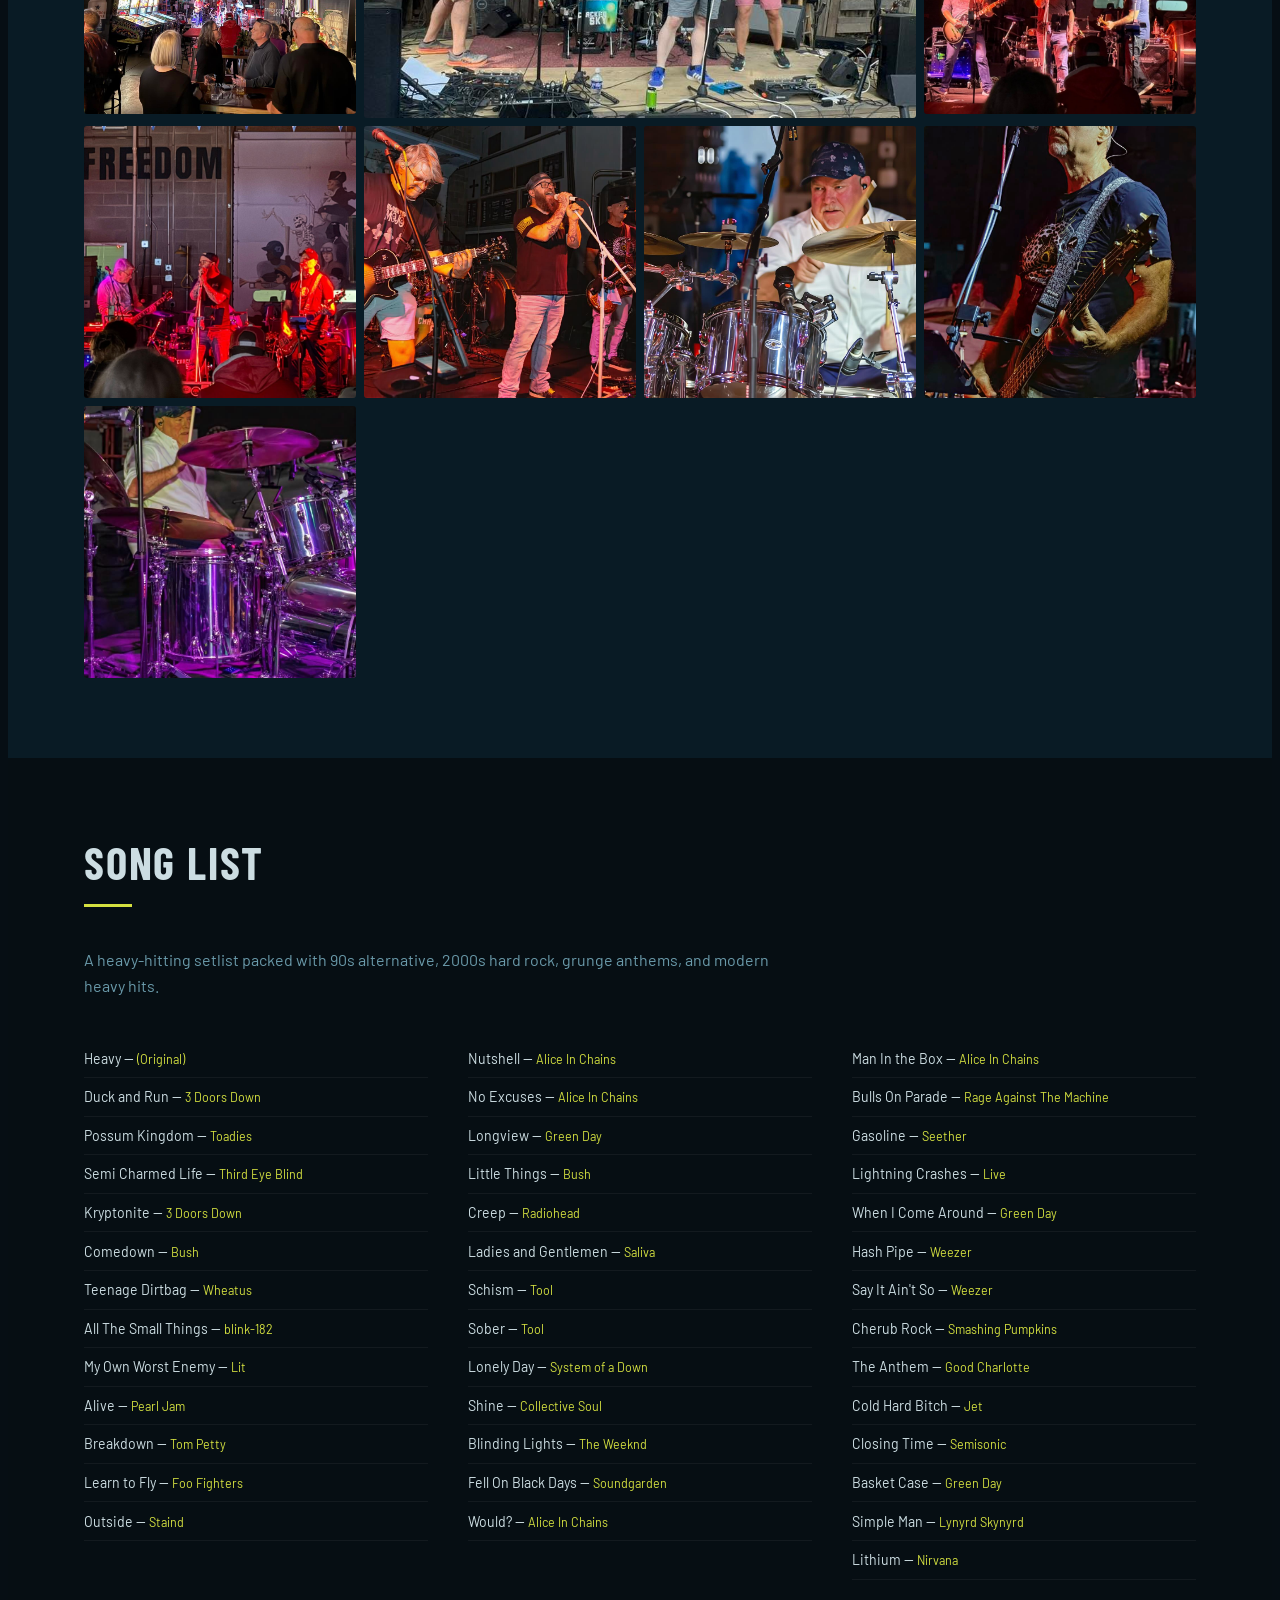
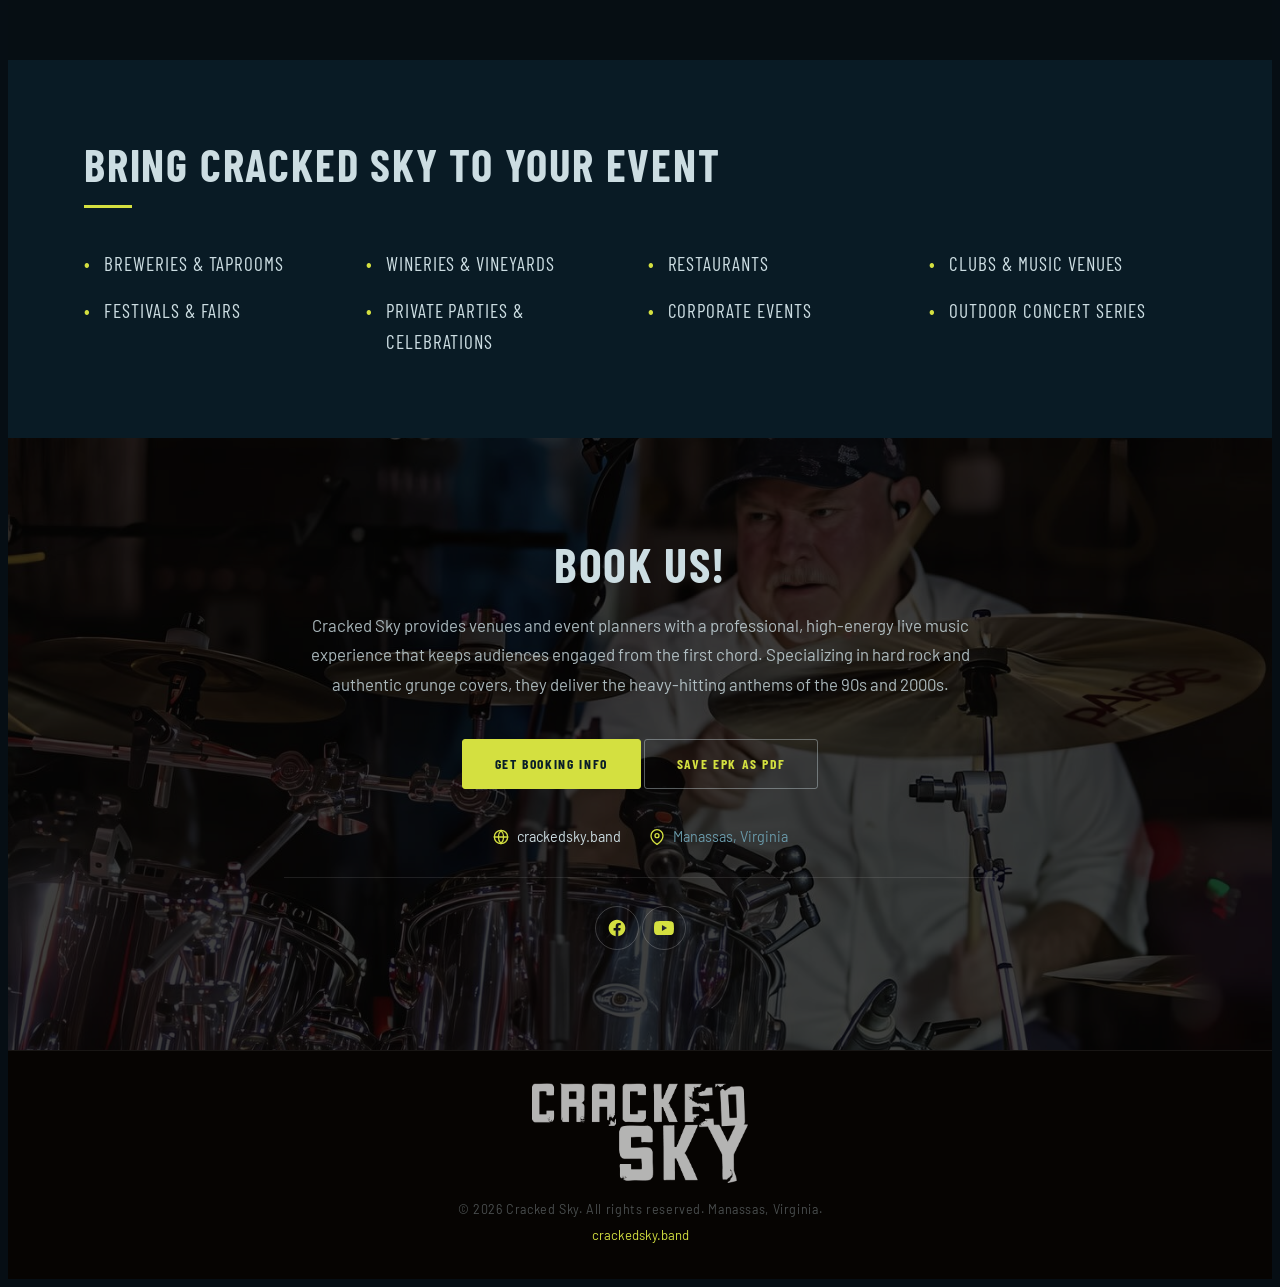
==== commit 1a4c1e95: "Add song list to EPK page — 41 songs in 3-column grid with dash separators" ====
--- a/epk.html
+++ b/epk.html
@@ -311,9 +311,53 @@
         <p class="epk-songs-intro">
             A heavy-hitting setlist packed with 90s alternative, 2000s hard rock, grunge anthems, and modern heavy hits.
         </p>
-        <div class="epk-songs-placeholder" style="text-align: center; padding: 60px 20px; background: rgba(0,0,0,0.2); border-radius: 4px; margin-top: 30px; border: 1px dashed rgba(255,255,255,0.1);">
-            <h3 style="font-family: var(--font-head); font-size: 2rem; color: var(--epk-text); text-transform: uppercase; letter-spacing: 0.05em; margin-bottom: 10px;">Full Setlist Coming Soon</h3>
-            <p style="color: var(--epk-muted); font-size: 1.1rem;">We are currently updating the Cracked Sky setlist.</p>
+        <div class="epk-song-grid">
+          <ul class="epk-song-col">
+            <li>Heavy — <span class="epk-song-artist">(Original)</span></li>
+            <li>Duck and Run — <span class="epk-song-artist">3 Doors Down</span></li>
+            <li>Possum Kingdom — <span class="epk-song-artist">Toadies</span></li>
+            <li>Semi Charmed Life — <span class="epk-song-artist">Third Eye Blind</span></li>
+            <li>Kryptonite — <span class="epk-song-artist">3 Doors Down</span></li>
+            <li>Comedown — <span class="epk-song-artist">Bush</span></li>
+            <li>Teenage Dirtbag — <span class="epk-song-artist">Wheatus</span></li>
+            <li>All The Small Things — <span class="epk-song-artist">blink-182</span></li>
+            <li>My Own Worst Enemy — <span class="epk-song-artist">Lit</span></li>
+            <li>Alive — <span class="epk-song-artist">Pearl Jam</span></li>
+            <li>Breakdown — <span class="epk-song-artist">Tom Petty</span></li>
+            <li>Learn to Fly — <span class="epk-song-artist">Foo Fighters</span></li>
+            <li>Outside — <span class="epk-song-artist">Staind</span></li>
+          </ul>
+          <ul class="epk-song-col">
+            <li>Nutshell — <span class="epk-song-artist">Alice In Chains</span></li>
+            <li>No Excuses — <span class="epk-song-artist">Alice In Chains</span></li>
+            <li>Longview — <span class="epk-song-artist">Green Day</span></li>
+            <li>Little Things — <span class="epk-song-artist">Bush</span></li>
+            <li>Creep — <span class="epk-song-artist">Radiohead</span></li>
+            <li>Ladies and Gentlemen — <span class="epk-song-artist">Saliva</span></li>
+            <li>Schism — <span class="epk-song-artist">Tool</span></li>
+            <li>Sober — <span class="epk-song-artist">Tool</span></li>
+            <li>Lonely Day — <span class="epk-song-artist">System of a Down</span></li>
+            <li>Shine — <span class="epk-song-artist">Collective Soul</span></li>
+            <li>Blinding Lights — <span class="epk-song-artist">The Weeknd</span></li>
+            <li>Fell On Black Days — <span class="epk-song-artist">Soundgarden</span></li>
+            <li>Would? — <span class="epk-song-artist">Alice In Chains</span></li>
+          </ul>
+          <ul class="epk-song-col">
+            <li>Man In the Box — <span class="epk-song-artist">Alice In Chains</span></li>
+            <li>Bulls On Parade — <span class="epk-song-artist">Rage Against The Machine</span></li>
+            <li>Gasoline — <span class="epk-song-artist">Seether</span></li>
+            <li>Lightning Crashes — <span class="epk-song-artist">Live</span></li>
+            <li>When I Come Around — <span class="epk-song-artist">Green Day</span></li>
+            <li>Hash Pipe — <span class="epk-song-artist">Weezer</span></li>
+            <li>Say It Ain't So — <span class="epk-song-artist">Weezer</span></li>
+            <li>Cherub Rock — <span class="epk-song-artist">Smashing Pumpkins</span></li>
+            <li>The Anthem — <span class="epk-song-artist">Good Charlotte</span></li>
+            <li>Cold Hard Bitch — <span class="epk-song-artist">Jet</span></li>
+            <li>Closing Time — <span class="epk-song-artist">Semisonic</span></li>
+            <li>Basket Case — <span class="epk-song-artist">Green Day</span></li>
+            <li>Simple Man — <span class="epk-song-artist">Lynyrd Skynyrd</span></li>
+            <li>Lithium — <span class="epk-song-artist">Nirvana</span></li>
+          </ul>
         </div>
     </div>
 </section>
--- a/css/epk.css
+++ b/css/epk.css
@@ -1080,63 +1080,25 @@
     max-width: 700px;
 }
 
-.epk-songs-grid {
+.epk-song-grid {
     display: grid;
-    grid-template-columns: repeat(auto-fill, minmax(320px, 1fr));
-    gap: 32px;
-}
-
-.epk-song-category {
-    break-inside: avoid;
-    page-break-inside: avoid;
-}
-
-.epk-song-cat-title {
-    font-family: var(--font-head);
-    font-size: 0.75rem;
-    letter-spacing: 0.22em;
-    color: var(--epk-accent);
-    text-transform: uppercase;
-    margin-bottom: 14px;
-    padding-bottom: 8px;
-    border-bottom: 1px solid var(--epk-border);
-}
-
-.epk-song-list {
+    grid-template-columns: repeat(3, 1fr);
+    gap: 0 2.5rem;
+}
+.epk-song-col {
     list-style: none;
-    display: flex;
-    flex-direction: column;
-    gap: 0;
-}
-
-.epk-song-list li {
-    display: flex;
-    justify-content: space-between;
-    align-items: baseline;
-    padding: 6px 0;
+    padding: 0;
+    margin: 0;
+}
+.epk-song-col li {
+    padding: 0.45rem 0;
     border-bottom: 1px solid rgba(255,255,255,0.05);
-    gap: 12px;
-}
-
-.epk-song-list li:last-child {
-    border-bottom: none;
-}
-
-.epk-song-title {
     font-size: 0.88rem;
     color: var(--epk-text);
-    font-weight: 500;
-    flex-shrink: 0;
-}
-
-.epk-song-artist {
+}
+.epk-song-col .epk-song-artist {
     font-size: 0.78rem;
-    color: var(--epk-muted);
-    text-align: right;
-    min-width: 0;
-    white-space: nowrap;
-    overflow: hidden;
-    text-overflow: ellipsis;
+    color: var(--epk-accent);
 }
 
 .epk-songs-note {
@@ -1955,9 +1917,19 @@
     .epk-video-grid {
         grid-template-columns: repeat(2, 1fr);
     }
+    .epk-song-grid {
+        grid-template-columns: repeat(2, 1fr);
+        gap: 0 1.5rem;
+    }
 }
 @media (max-width: 480px) {
     .epk-video-grid {
         grid-template-columns: 1fr;
     }
-}
+    .epk-song-grid {
+        grid-template-columns: 1fr;
+    }
+    .epk-song-col li {
+        padding-left: 0.5rem;
+    }
+}
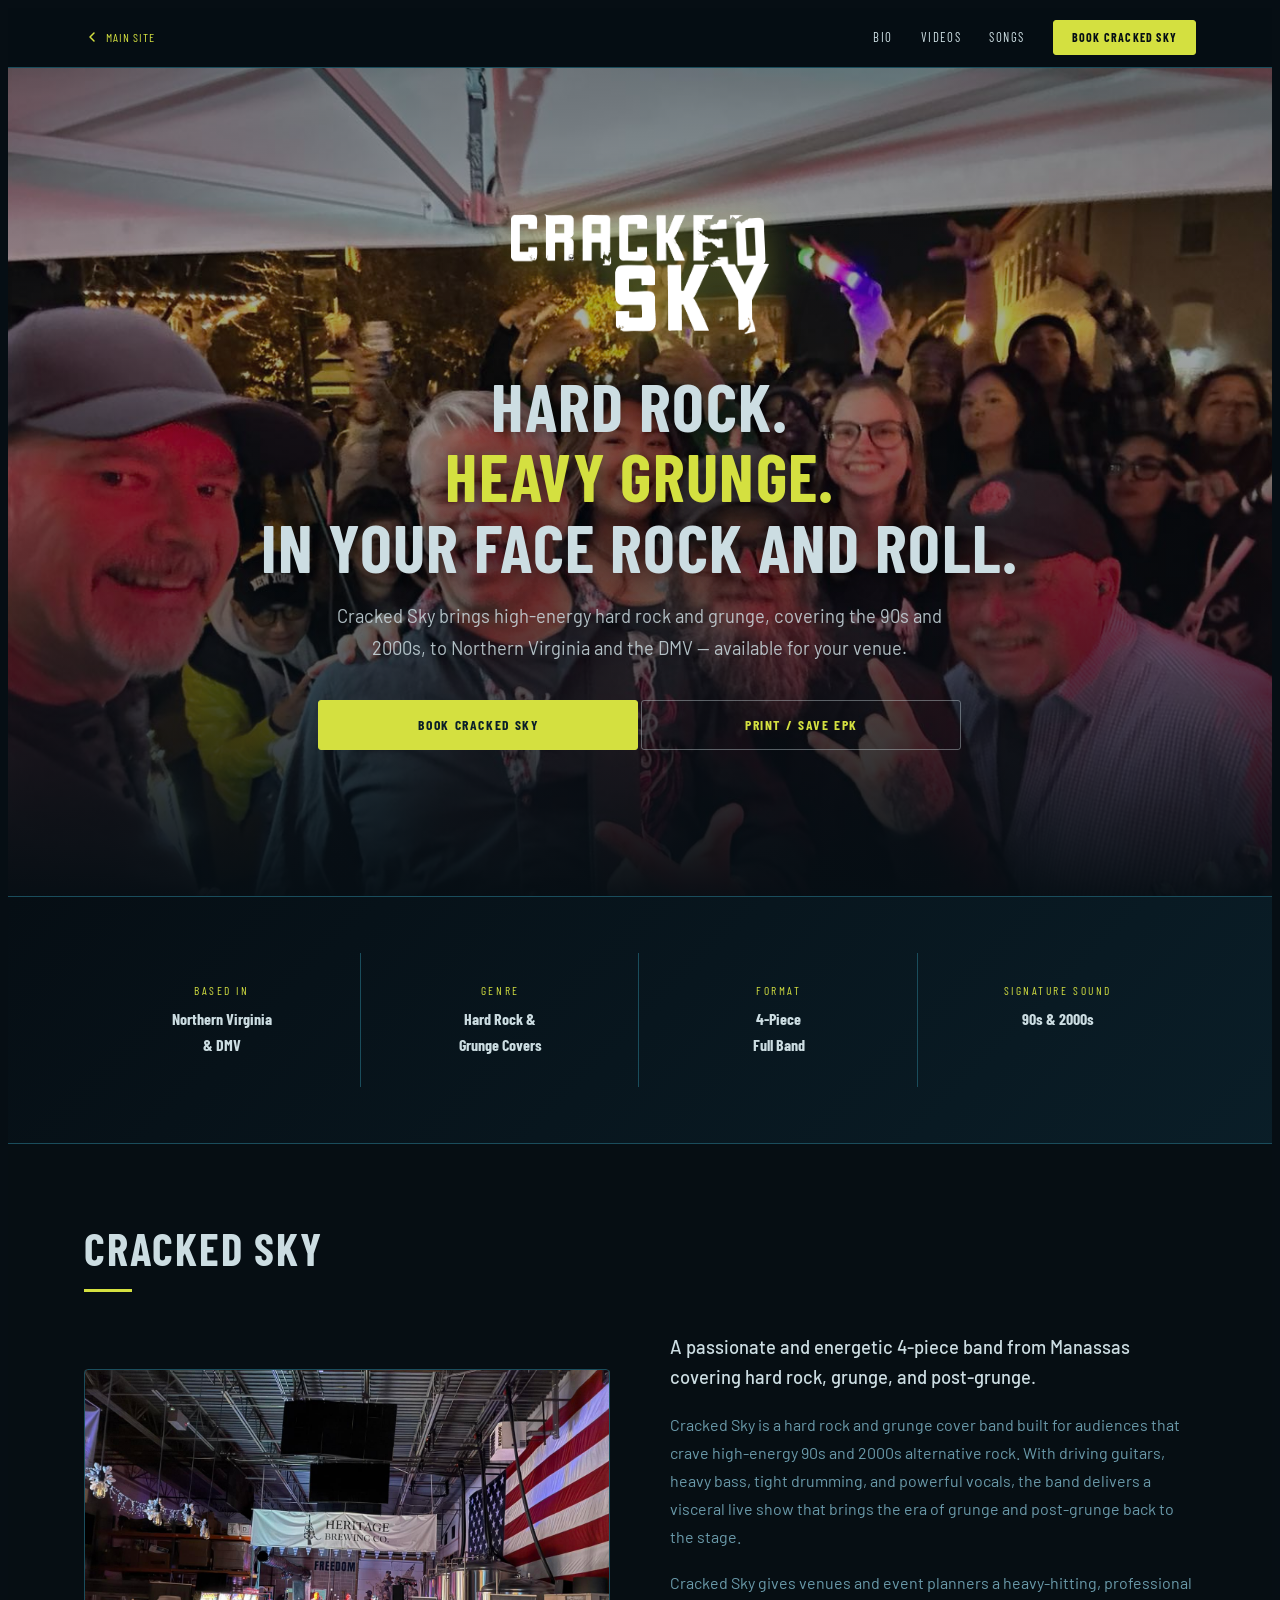
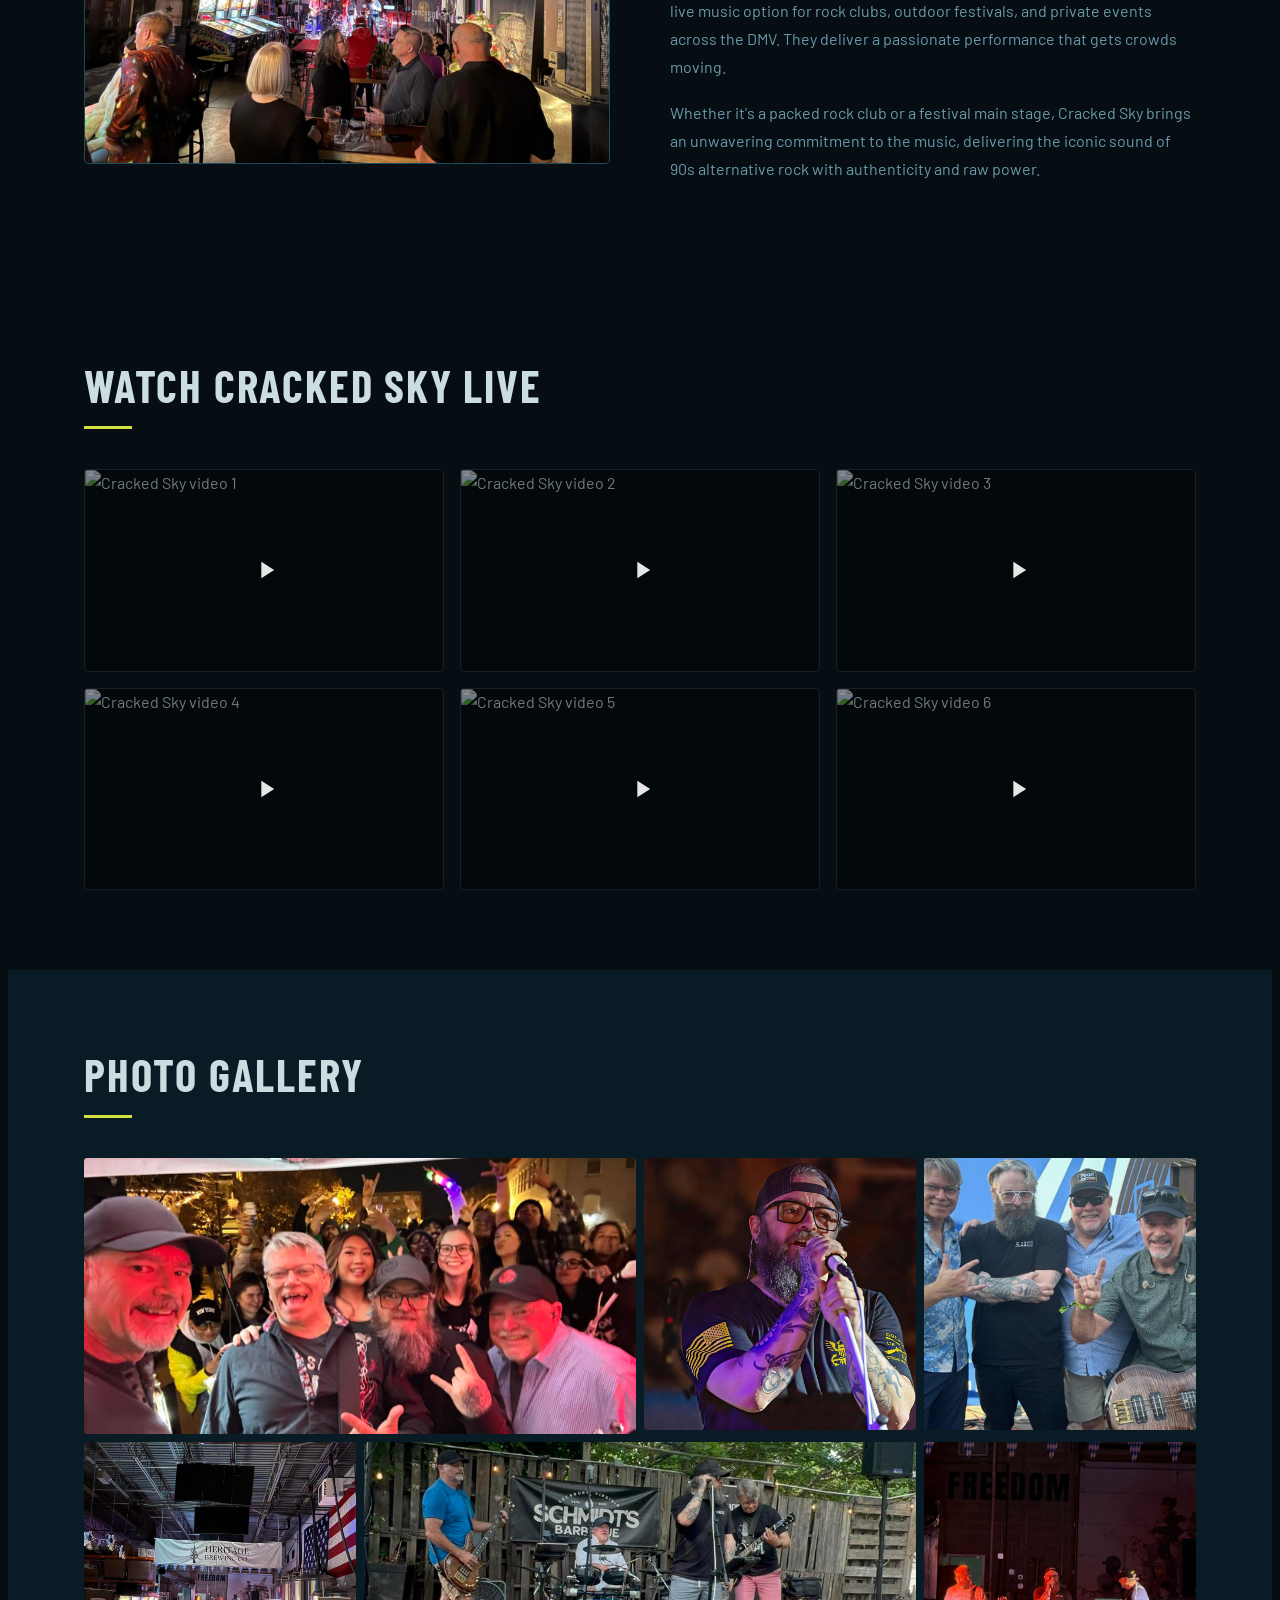
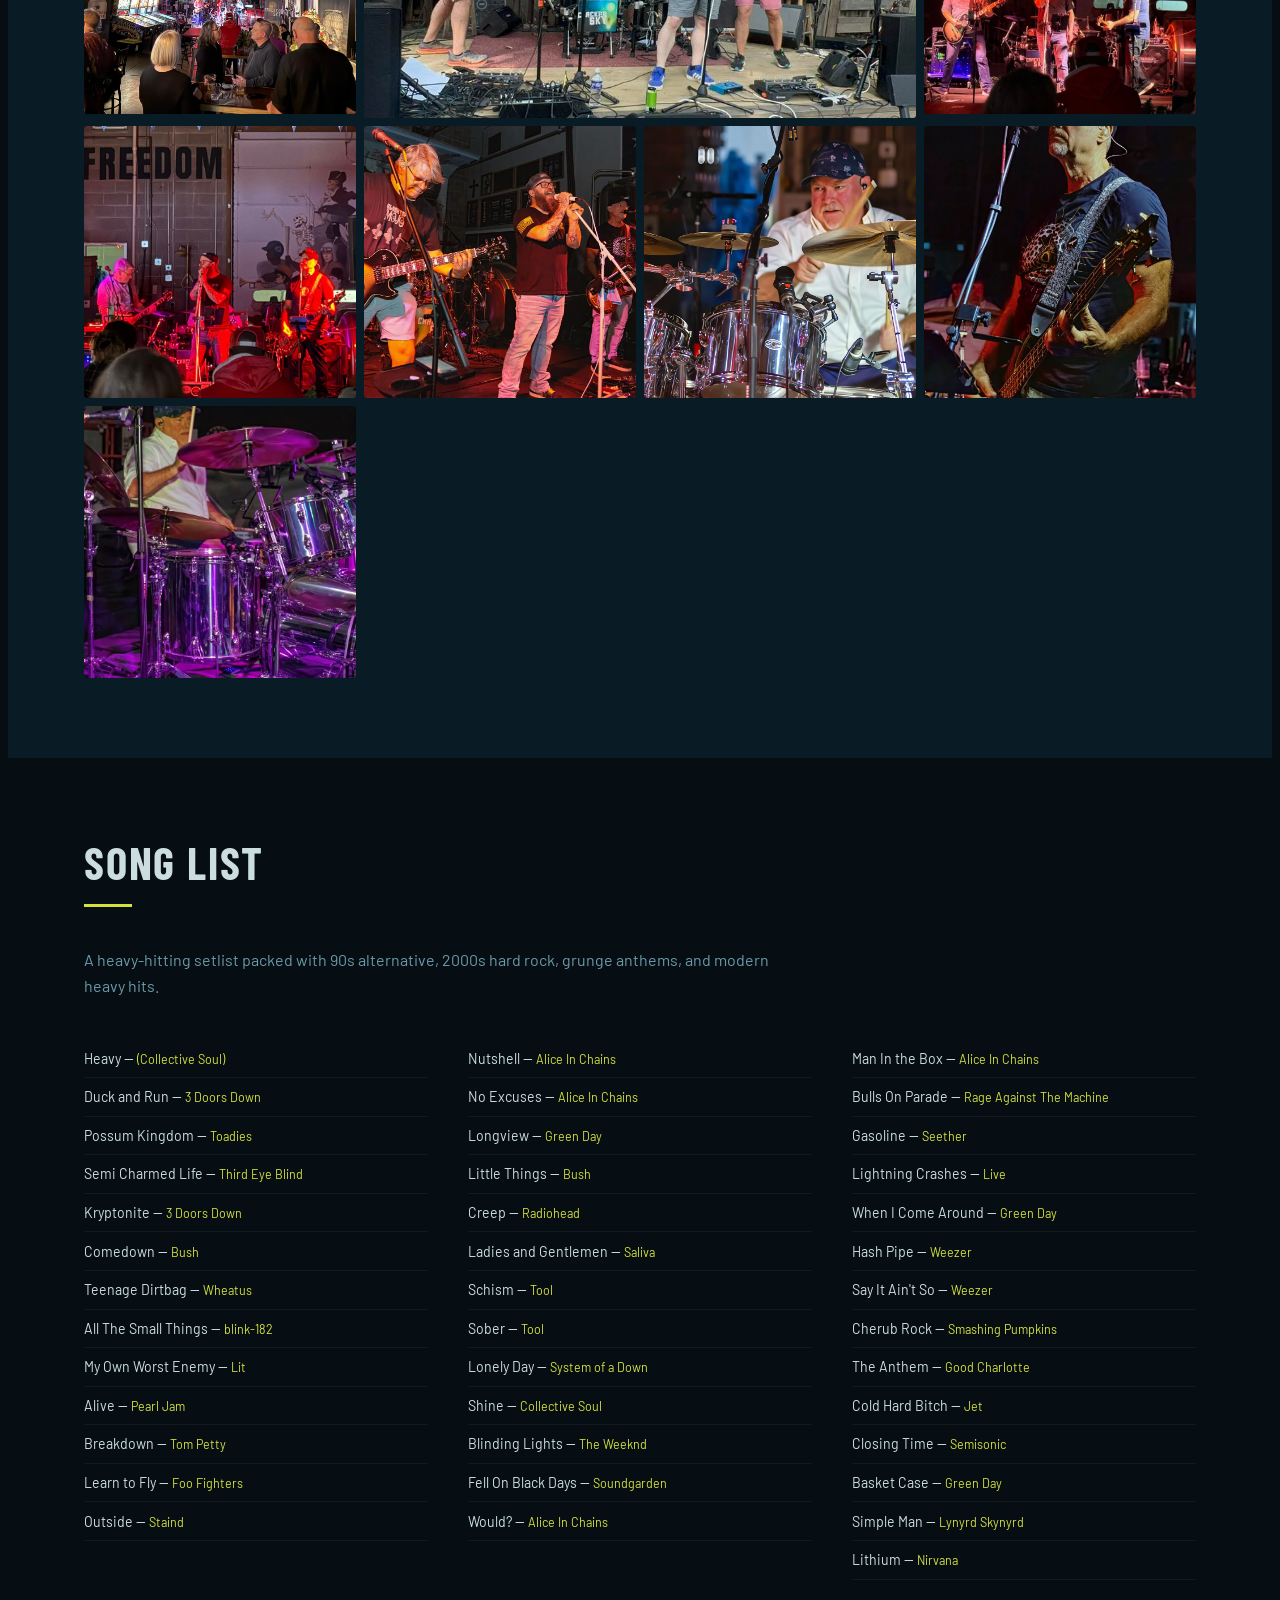
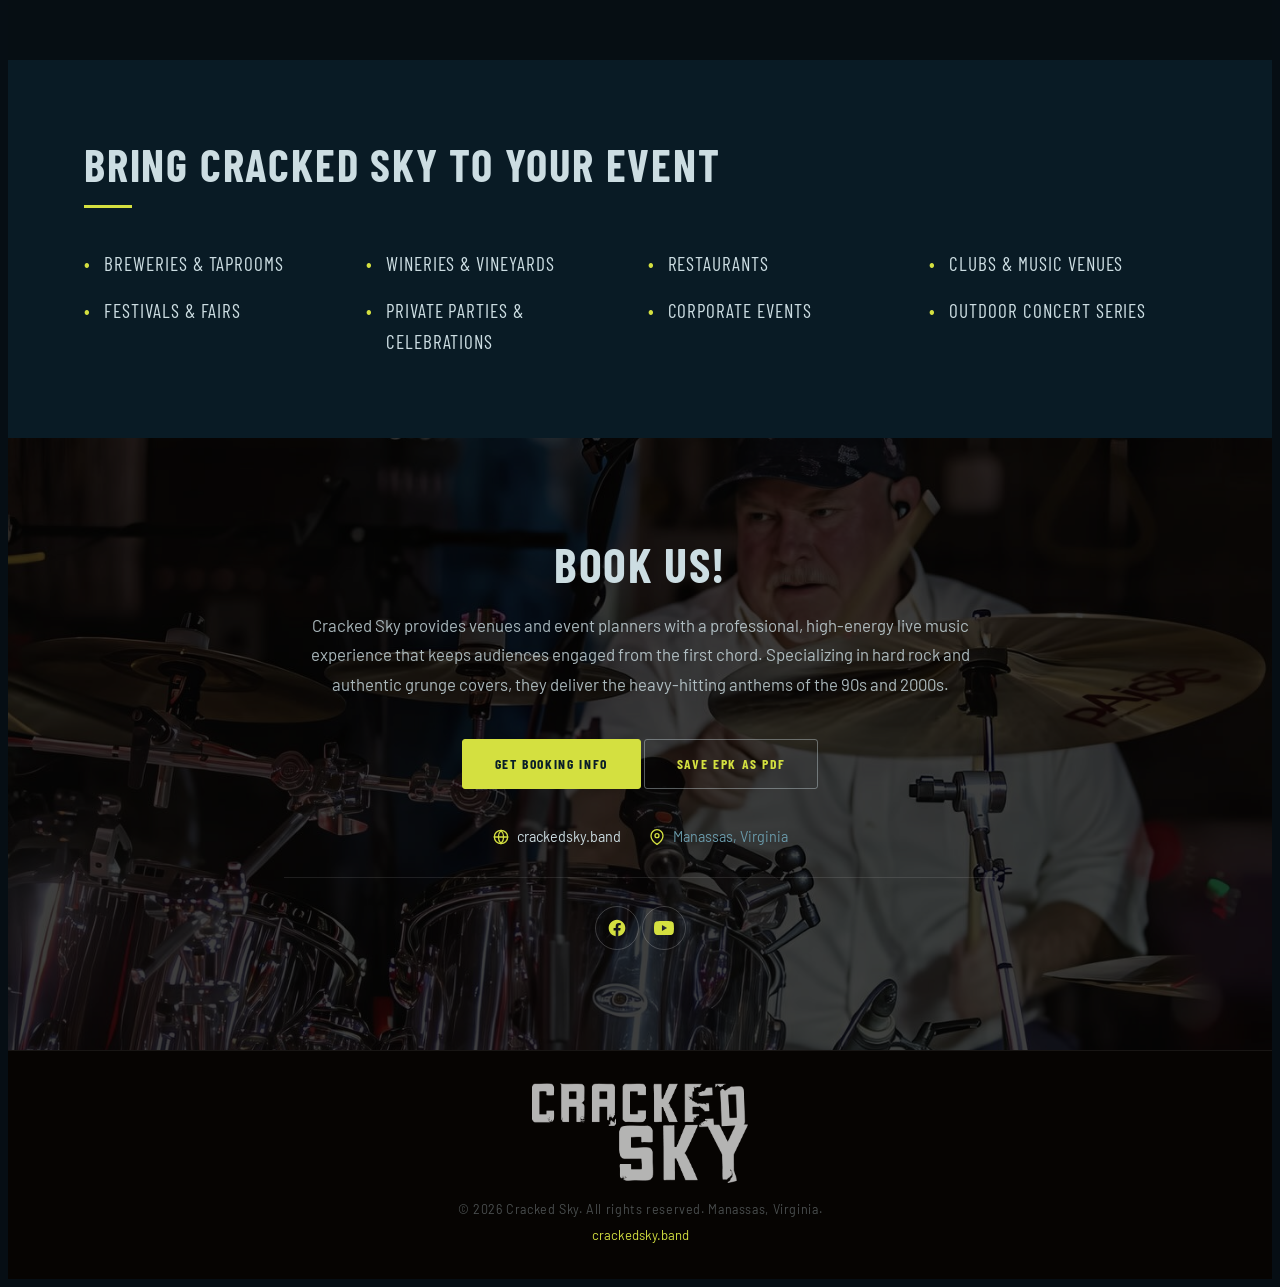
==== commit ba86d685: "Fix: Heavy is Collective Soul, not Original" ====
--- a/epk.html
+++ b/epk.html
@@ -313,7 +313,7 @@
         </p>
         <div class="epk-song-grid">
           <ul class="epk-song-col">
-            <li>Heavy — <span class="epk-song-artist">(Original)</span></li>
+            <li>Heavy — <span class="epk-song-artist">(Collective Soul)</span></li>
             <li>Duck and Run — <span class="epk-song-artist">3 Doors Down</span></li>
             <li>Possum Kingdom — <span class="epk-song-artist">Toadies</span></li>
             <li>Semi Charmed Life — <span class="epk-song-artist">Third Eye Blind</span></li>
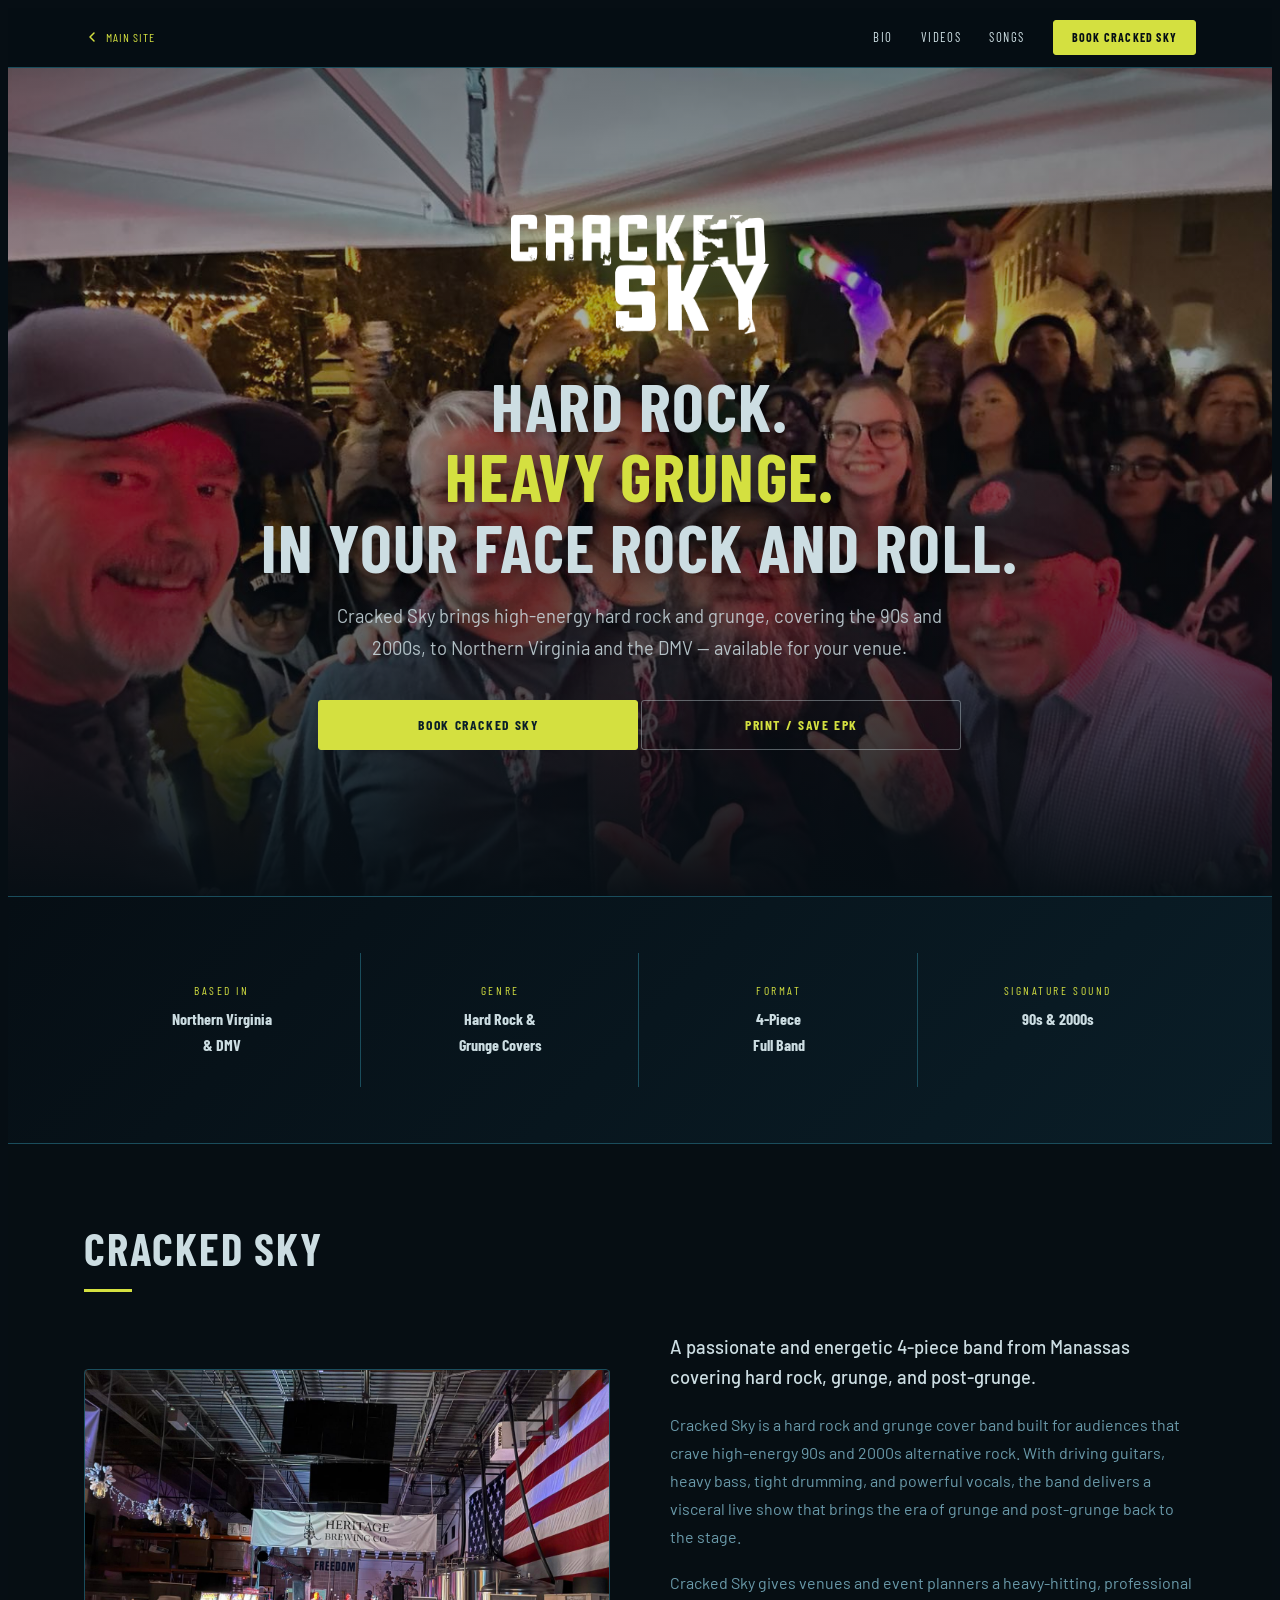
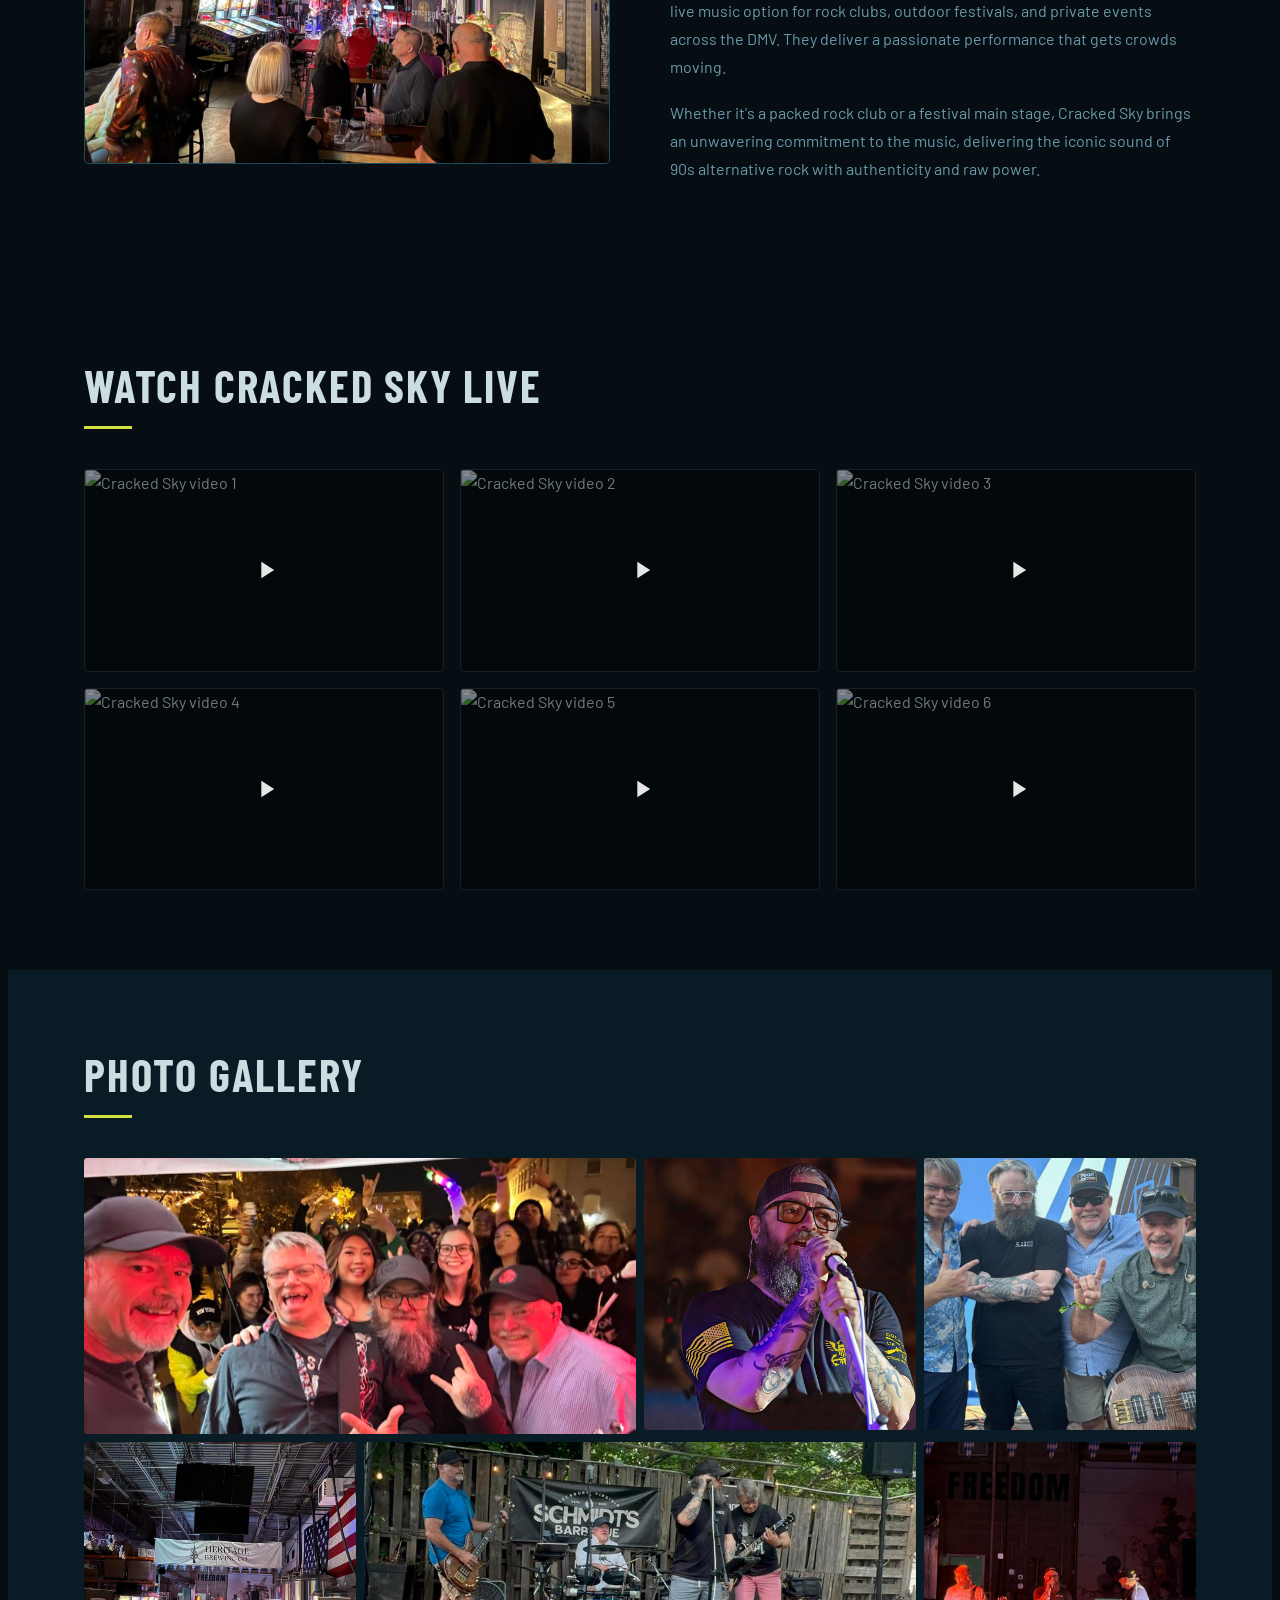
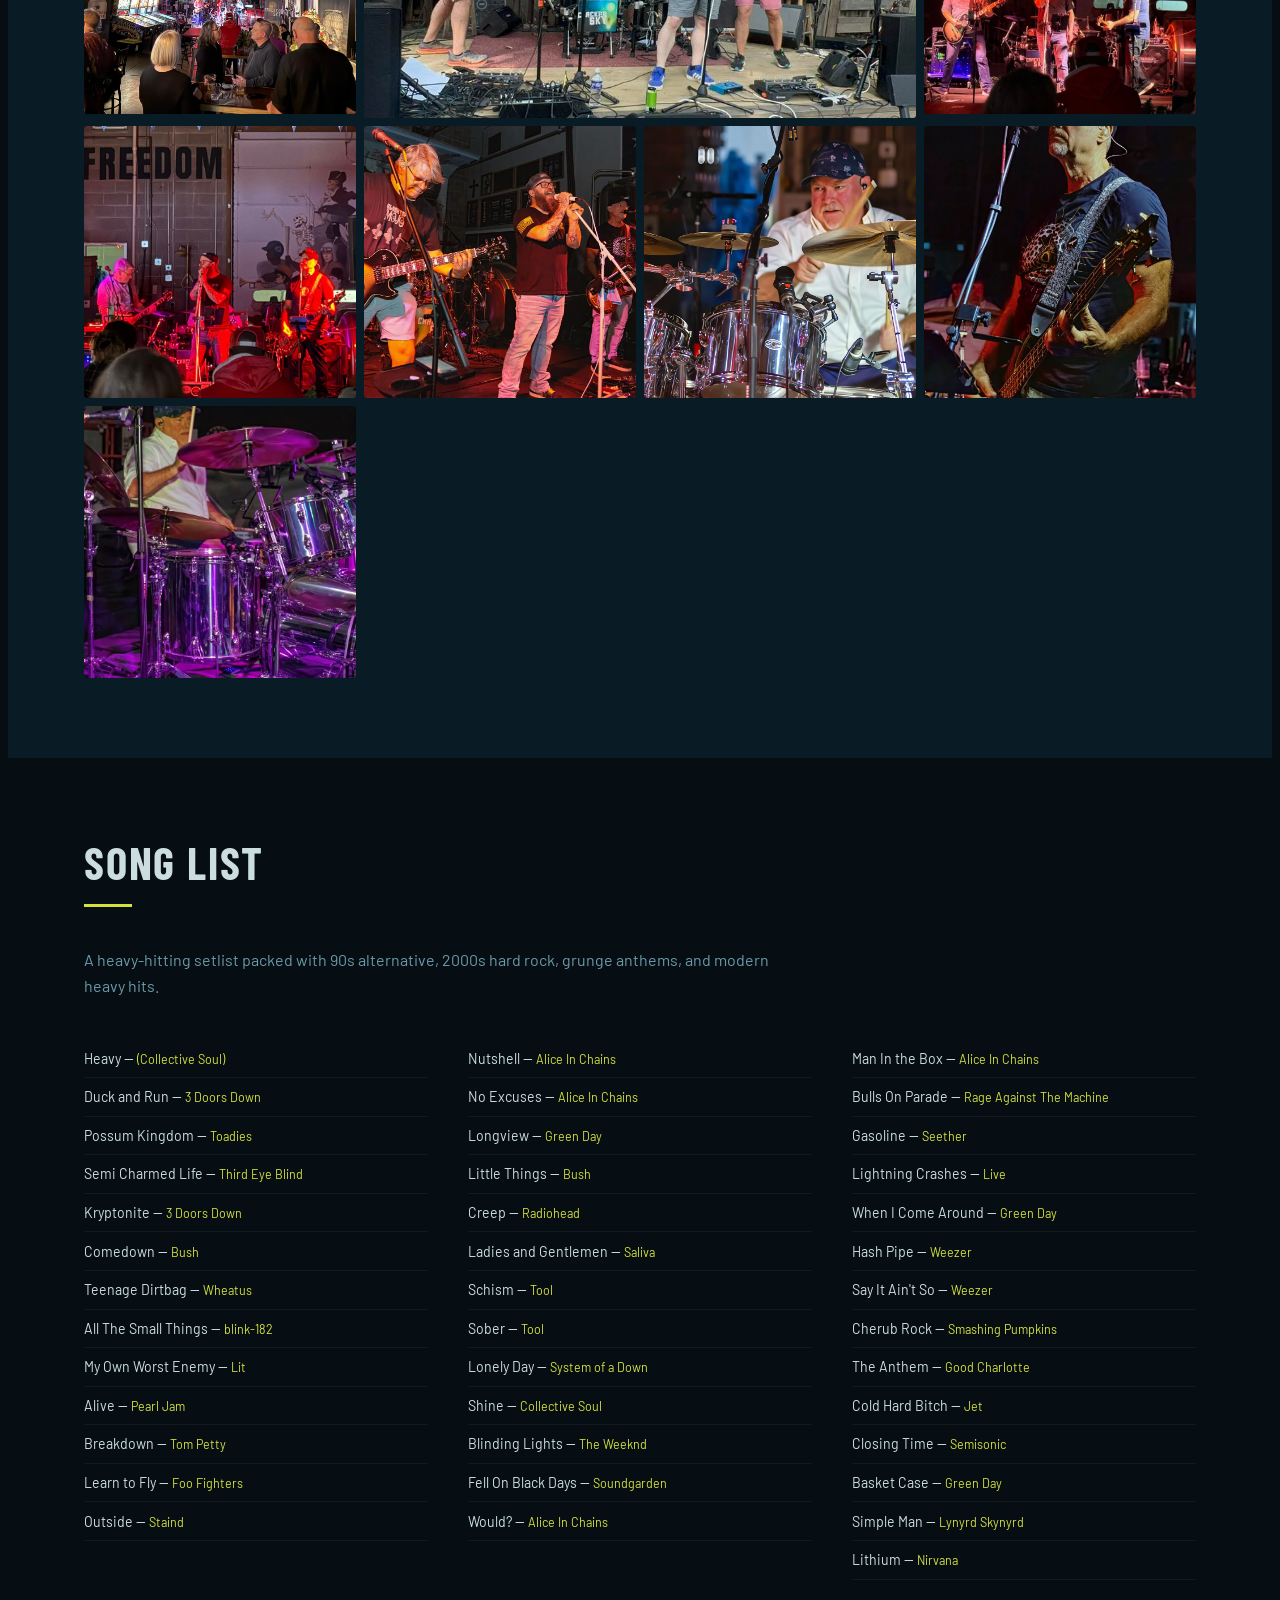
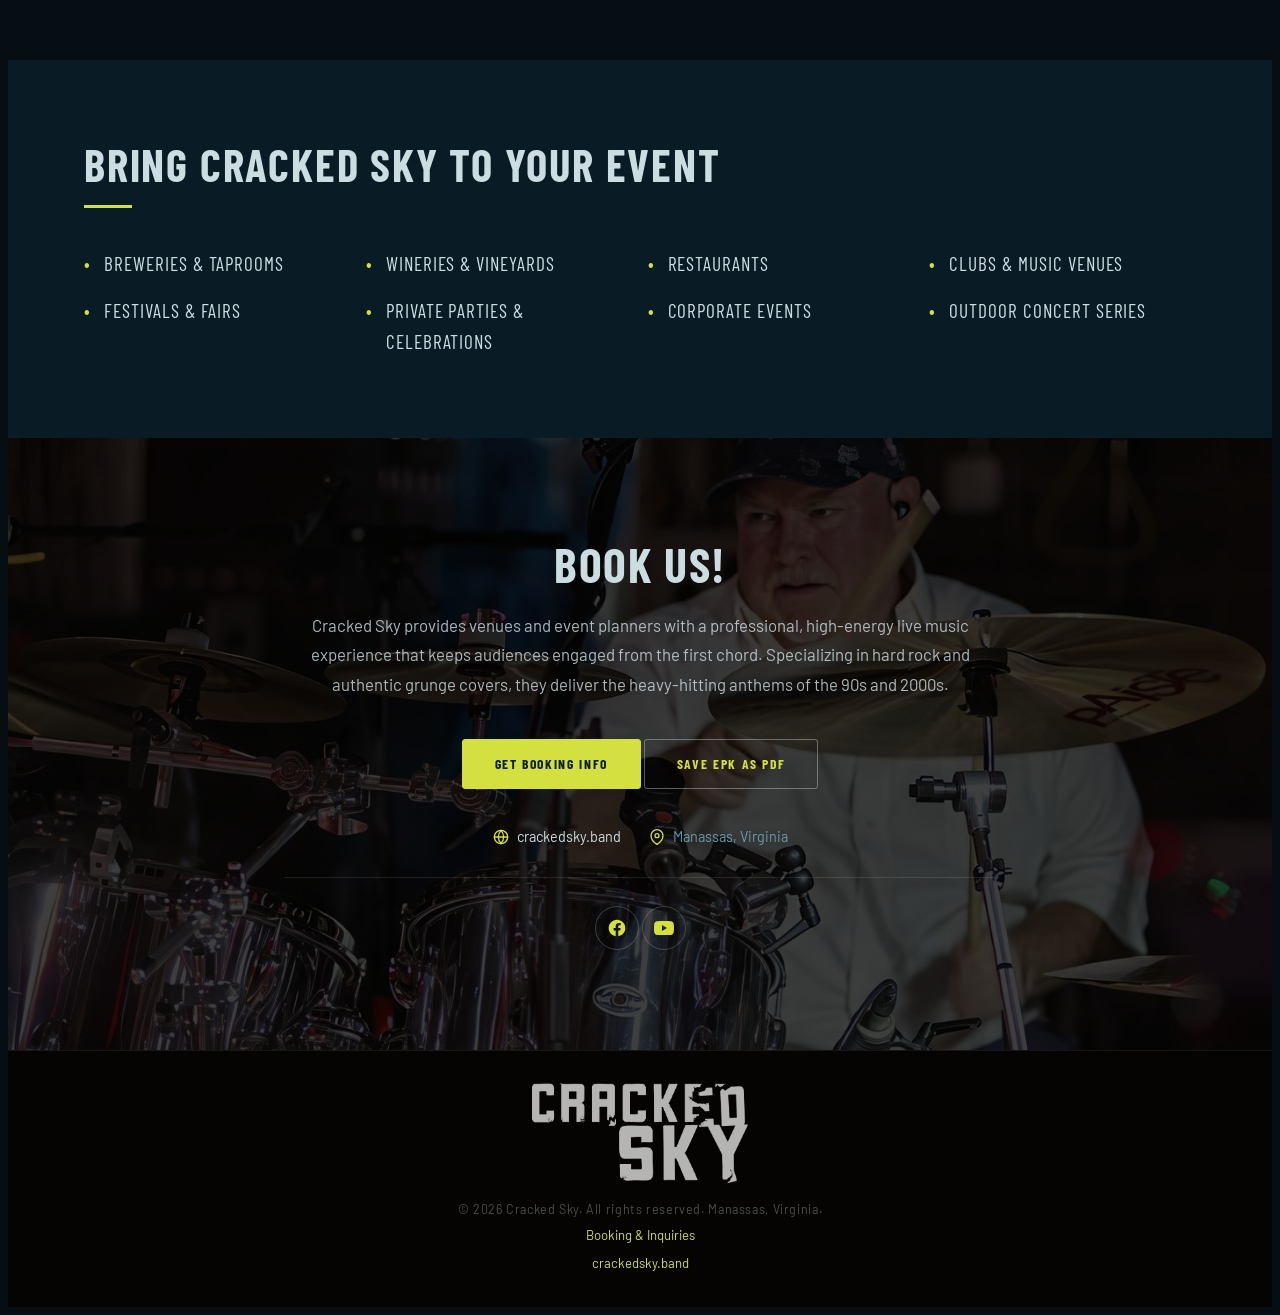
==== commit 574f70e2: "Add spam-protected booking email to EPK footer" ====
--- a/epk.html
+++ b/epk.html
@@ -441,6 +441,7 @@
     <div class="epk-container">
         <img src="assets/img/cracked-sky-logo001.png" alt="Cracked Sky" class="epk-footer-logo">
         <p class="epk-footer-copy">&copy; 2026 Cracked Sky. All rights reserved. Manassas, Virginia.</p>
+        <a href="#" class="epk-footer-url" id="cs-email-epk" onclick="var m=['ban','dcr','eks','y@g','mai','l.c','om'];this.href='mailto:'+m.reverse().join('').replace(/eks/g,'sky').replace(/ban/g,'band').replace(/dcr/g,'cra');return true" aria-label="Email Cracked Sky">Booking &amp; Inquiries</a>
         <a href="https://www.crackedsky.band" class="epk-footer-url">crackedsky.band</a>
     </div>
 </footer>
